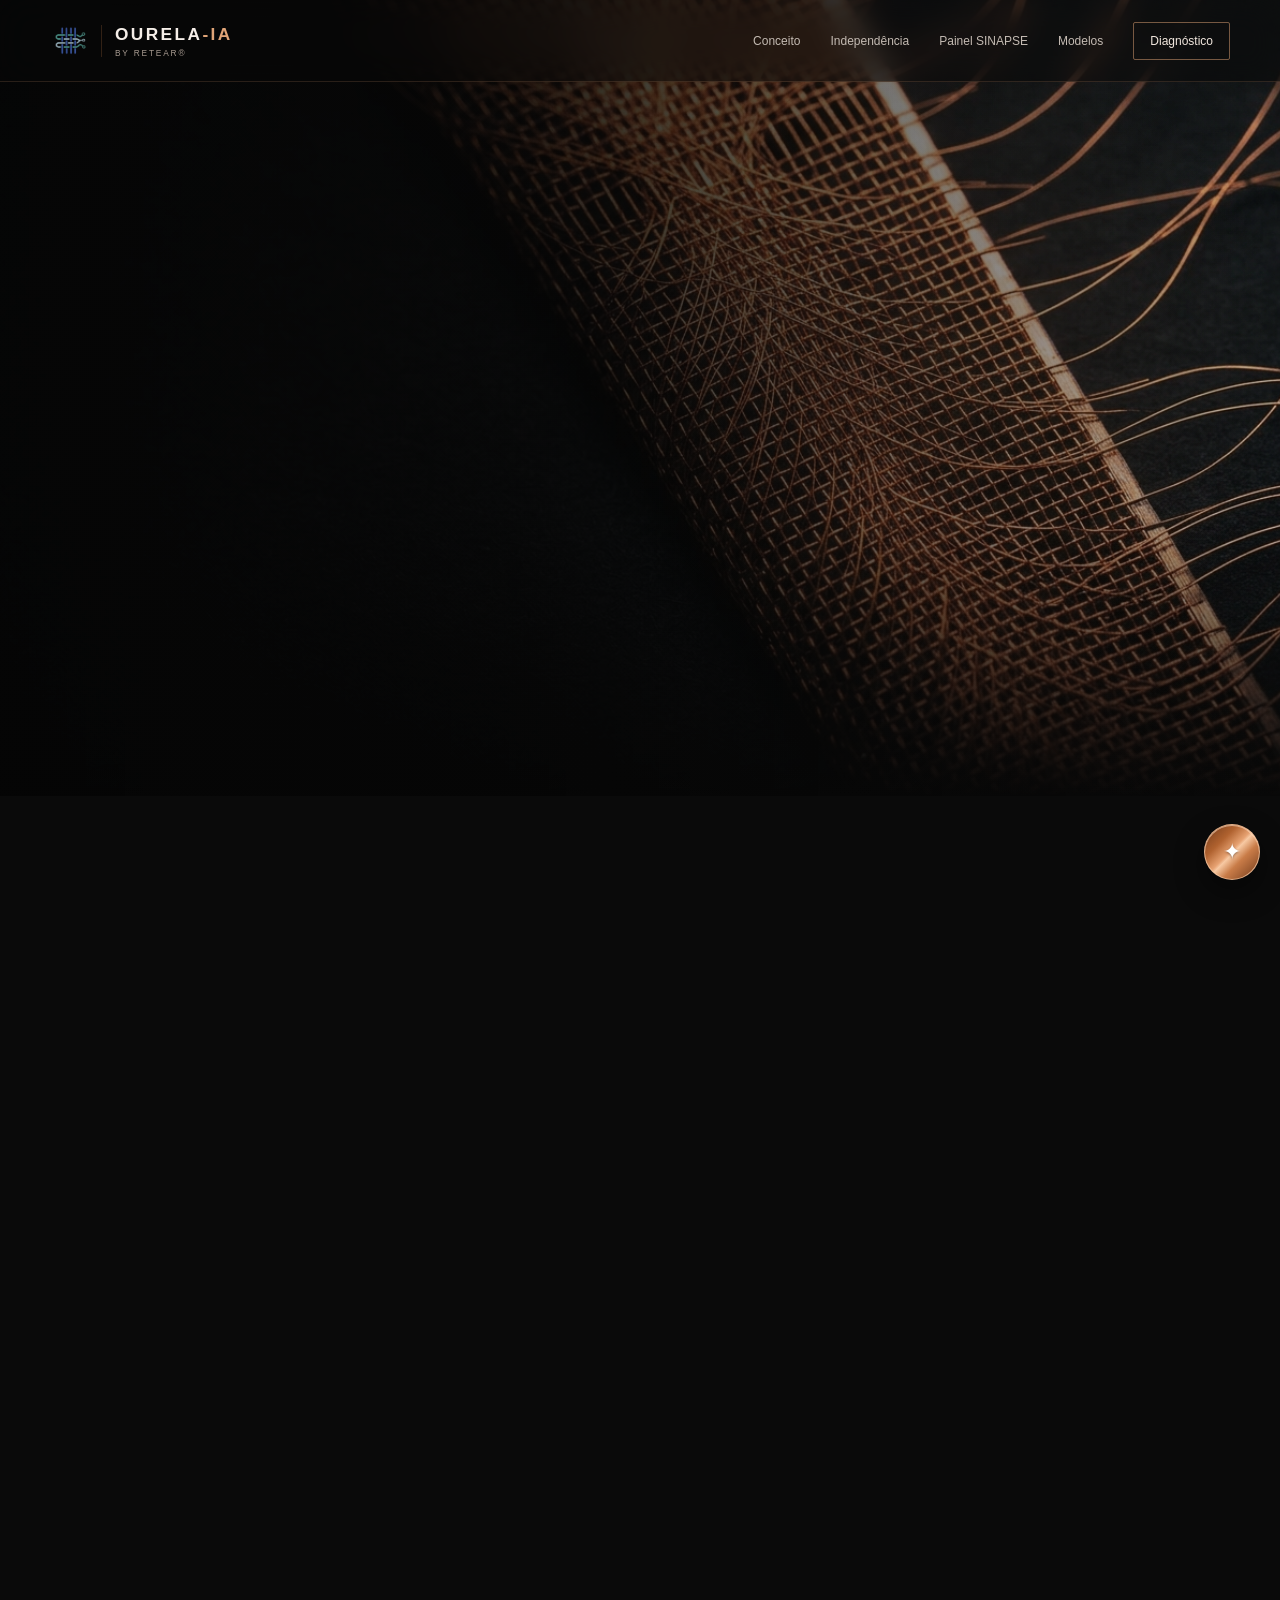
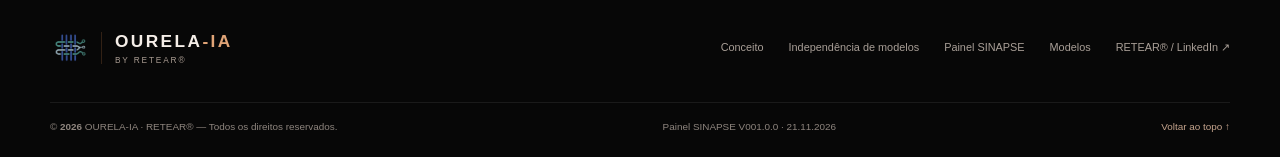
==== sinapse.html @ b46fd4d6 "Painel SINAPSE e section Independência de modelos · VMORDEKAI-IA - sinapse.html: painel com abas par" ====
<!doctype html>
<html lang="pt-BR" class="no-js">
<head>
  <!-- Base -->
  <meta charset="utf-8">
  <meta http-equiv="content-language" content="pt-BR">
  <meta name="viewport" content="width=device-width, initial-scale=1">

  <!-- Privacidade verificável: esta página não envia dados a nenhum servidor.
       connect-src 'none' e form-action 'none' proíbem qualquer requisição de dados;
       só as fontes tipográficas são carregadas de fora. -->
  <meta http-equiv="Content-Security-Policy" content="default-src 'self'; script-src 'self'; style-src 'self' https://fonts.googleapis.com; font-src https://fonts.gstatic.com; img-src 'self' data:; connect-src 'none'; form-action 'none'; frame-src 'none'; object-src 'none'; base-uri 'self'">
  <meta name="referrer" content="no-referrer">

  <!-- SEO -->
  <title>Painel SINAPSE · OURELA-IA conecta seu negócio ao seu modelo de IA preferido</title>
  <meta name="description" content="Claude, ChatGPT, Gemini ou DeepSeek: use o modelo de IA que a sua empresa preferir, na sua própria conta. A OURELA-IA direciona com método de gestão da produção; não gerencia nem restringe sua conta e não grava logins nem dados.">
  <meta name="keywords" content="OURELA-IA, SINAPSE, modelos de IA, Claude, ChatGPT, Gemini, DeepSeek, governança de IA, gestão da produção, confecção, PCP, prompts de gestão, RETEAR">
  <meta name="author" content="Victor Mordekai Ferreira">
  <meta name="copyright" content="© OURELA-IA · Frente estrutural RETEAR®">
  <link rel="canonical" href="https://victormordekai.github.io/ourela-ia/sinapse.html">
  <meta name="robots" content="index, follow, max-image-preview:large">

  <!-- Mobile e tema -->
  <meta name="theme-color" content="#090909">
  <meta name="color-scheme" content="dark">

  <!-- Open Graph -->
  <meta property="og:type" content="website">
  <meta property="og:locale" content="pt_BR">
  <meta property="og:site_name" content="OURELA-IA · RETEAR®">
  <meta property="og:title" content="Painel SINAPSE · OURELA-IA conecta seu negócio ao seu modelo de IA preferido">
  <meta property="og:description" content="Você escolhe o modelo e usa sua própria conta. A OURELA-IA direciona com método.">
  <meta property="og:url" content="https://victormordekai.github.io/ourela-ia/sinapse.html">
  <meta property="og:image" content="https://victormordekai.github.io/ourela-ia/assets/og/ourela-ia-og-1200x630.jpg">
  <meta property="og:image:width" content="1200">
  <meta property="og:image:height" content="630">
  <meta name="twitter:card" content="summary_large_image">

  <!-- Fontes -->
  <link rel="preconnect" href="https://fonts.googleapis.com">
  <link rel="preconnect" href="https://fonts.gstatic.com" crossorigin>
  <link href="https://fonts.googleapis.com/css2?family=Inter:wght@300;400;500;600;700&display=swap" rel="stylesheet">

  <!-- Estilos -->
  <link rel="stylesheet" href="css/ourela.css">
  <link rel="stylesheet" href="css/ourela-buttons.css">
  <link rel="stylesheet" href="css/ourela-nav.css">
  <link rel="stylesheet" href="css/ourela-sinapse.css">
  <link rel="icon" type="image/svg+xml" href="assets/icons/ourela-symbol.svg">
</head>
<body id="top" class="page-sinapse">
  <header class="topbar">
    <a class="brand" href="index.html" aria-label="OURELA-IA início">
      <img src="assets/logo-retear.png" alt="Símbolo RETEAR" class="brand-symbol">
      <span class="brand-divider"></span><span class="brand-name">OURELA<span>-IA</span><small>by RETEAR®</small></span>
      <span class="brand-hud" aria-hidden="true"><svg viewBox="0 0 68 48" aria-hidden="true" focusable="false"><defs><linearGradient id="ourelaBronze" x1="0" y1="0" x2="1" y2="1"><stop offset="0" stop-color="#f7c9a3"/><stop offset=".45" stop-color="#bd7444"/><stop offset="1" stop-color="#7a3f1f"/></linearGradient></defs><g fill="url(#ourelaBronze)" stroke="#090909" stroke-width="1.6"><rect x="4" y="14" width="32" height="6" rx="1"/><rect x="4" y="28" width="32" height="6" rx="1"/><rect x="11" y="4" width="6" height="40" rx="1"/><rect x="23" y="4" width="6" height="40" rx="1"/><rect x="9" y="14" width="10" height="6"/><rect x="21" y="28" width="10" height="6"/></g><text x="38" y="32" font-family="Inter, Arial, sans-serif" font-size="19" font-weight="700" fill="url(#ourelaBronze)">-IA</text></svg></span><span class="hud-label">OURELA-IA · início</span>
    </a>
    <button class="menu-toggle" aria-expanded="false" aria-controls="main-nav" aria-label="Abrir menu">☰<span class="hud-label">Menu</span></button>
    <nav id="main-nav"><a href="index.html#conceito">Conceito</a><a href="index.html#independencia">Independência</a><a href="#painel" aria-current="page">Painel SINAPSE</a><a href="#modelos">Modelos</a><a href="index.html#contato" class="nav-cta">Diagnóstico</a></nav>
  </header>

  <main>
    <!-- ============ HERO ============ -->
    <section class="sx-hero">
      <div class="hero-image" aria-hidden="true"></div><div class="hero-shade" aria-hidden="true"></div>
      <div class="wrap sx-hero-content">
        <div class="eyebrow reveal"><i></i> Painel SINAPSE · demonstração prática</div>
        <h1 class="reveal">OURELA-IA conecta seu negócio ao <em>melhor desempenho</em> do seu modelo de IA preferido.</h1>
        <p class="hero-lead reveal">Claude, ChatGPT, Gemini, DeepSeek: a escolha é sua, na sua conta e no seu plano. A OURELA-IA entra com o método. Ela direciona cada pergunta com gestão da produção, mandato e alçadas, mas não gerencia nem restringe a conta que você usa.</p>
        <div class="hero-actions reveal"><a class="button btn-ourela-cobre" href="#painel">Abrir o painel <span>↘</span></a><a class="button btn-ourela-platina" href="#alcada">O que a OURELA-IA não faz <span>↘</span></a></div>
        <div class="hero-stamp reveal"><b>VOCÊ ESCOLHE O MODELO</b><span>·</span><b>A OURELA-IA ESTRUTURA O MÉTODO</b></div>
      </div>
    </section>

    <!-- ============ PAINEL ============ -->
    <section class="section sx-painel" id="painel" aria-labelledby="painel-titulo">
      <div class="wrap">
        <div class="section-heading reveal">
          <div class="section-label">01 / Painel</div>
          <h2 id="painel-titulo">Um painel.<br><em>Quatro portas oficiais.</em></h2>
          <p>Escolha o modelo, escolha um prompt de método no HUD e trabalhe na sua conta. Cada modelo abre no próprio site oficial, numa janela ao lado. O login, a conversa e os dados ficam entre você e o provedor.</p>
        </div>

        <ol class="sx-passos reveal" aria-label="Como usar">
          <li><b>1</b><span>Escolha o modelo na aba</span></li>
          <li><b>2</b><span>Escolha um prompt no HUD <i class="sx-hud-ico" aria-hidden="true">✦</i></span></li>
          <li><b>3</b><span>Envie na sua própria conta</span></li>
        </ol>

        <div class="sx-browser reveal">
          <div class="sx-tabs" role="tablist" aria-label="Modelos de IA">
            <button class="sx-tab" role="tab" id="tab-claude" aria-controls="porta-claude" aria-selected="true" data-modelo="claude"><i class="sx-dot"></i>Claude</button>
            <button class="sx-tab" role="tab" id="tab-chatgpt" aria-controls="porta-chatgpt" aria-selected="false" tabindex="-1" data-modelo="chatgpt"><i class="sx-dot"></i>ChatGPT</button>
            <button class="sx-tab" role="tab" id="tab-gemini" aria-controls="porta-gemini" aria-selected="false" tabindex="-1" data-modelo="gemini"><i class="sx-dot"></i>Gemini</button>
            <button class="sx-tab" role="tab" id="tab-deepseek" aria-controls="porta-deepseek" aria-selected="false" tabindex="-1" data-modelo="deepseek"><i class="sx-dot"></i>DeepSeek</button>
          </div>

          <!-- Claude -->
          <div class="sx-porta" role="tabpanel" id="porta-claude" aria-labelledby="tab-claude" data-modelo="claude">
            <div class="sx-endereco"><span class="sx-cadeado" aria-hidden="true"></span><span class="sx-url">https://claude.ai</span><small>domínio oficial · Anthropic</small></div>
            <div class="sx-porta-corpo">
              <div>
                <h3>Claude</h3>
                <p>Abre o Claude no site oficial, numa janela ao lado deste painel. Se você já estiver logado, a conversa começa direto. Se não, o login acontece na página da Anthropic, não aqui.</p>
                <p class="sx-nota">Prompt do HUD: o painel copia o texto e tenta pré-preencher o campo pelo link. Se o campo vier vazio, cole com <kbd>Ctrl</kbd>+<kbd>V</kbd> (<kbd>⌘</kbd>+<kbd>V</kbd> no Mac).</p>
              </div>
              <div class="sx-porta-acoes">
                <a class="button btn-ourela-platina" href="https://claude.ai/new" target="ourela_claude" rel="noopener" data-abrir="claude">Abrir Claude ao lado <span>↗</span></a>
                <small>Sua conta · seu plano · termos da Anthropic</small>
              </div>
            </div>
          </div>

          <!-- ChatGPT -->
          <div class="sx-porta" role="tabpanel" id="porta-chatgpt" aria-labelledby="tab-chatgpt" data-modelo="chatgpt">
            <div class="sx-endereco"><span class="sx-cadeado" aria-hidden="true"></span><span class="sx-url">https://chatgpt.com</span><small>domínio oficial · OpenAI</small></div>
            <div class="sx-porta-corpo">
              <div>
                <h3>ChatGPT</h3>
                <p>Abre o ChatGPT no site oficial, numa janela ao lado deste painel. O login, quando necessário, acontece na página da OpenAI.</p>
                <p class="sx-nota">Prompt do HUD: o painel copia o texto e o ChatGPT costuma recebê-lo já no campo pelo link. Confira e envie. Se não aparecer, cole com <kbd>Ctrl</kbd>+<kbd>V</kbd>.</p>
              </div>
              <div class="sx-porta-acoes">
                <a class="button btn-ourela-platina" href="https://chatgpt.com/" target="ourela_chatgpt" rel="noopener" data-abrir="chatgpt">Abrir ChatGPT ao lado <span>↗</span></a>
                <small>Sua conta · seu plano · termos da OpenAI</small>
              </div>
            </div>
          </div>

          <!-- Gemini -->
          <div class="sx-porta" role="tabpanel" id="porta-gemini" aria-labelledby="tab-gemini" data-modelo="gemini">
            <div class="sx-endereco"><span class="sx-cadeado" aria-hidden="true"></span><span class="sx-url">https://gemini.google.com</span><small>domínio oficial · Google</small></div>
            <div class="sx-porta-corpo">
              <div>
                <h3>Gemini</h3>
                <p>Abre o Gemini no site oficial, numa janela ao lado deste painel, com a sua conta Google. O login acontece no Google, não aqui.</p>
                <p class="sx-nota">Prompt do HUD: o painel copia o texto. O Gemini não recebe prompt pelo link, então cole com <kbd>Ctrl</kbd>+<kbd>V</kbd> no campo de mensagem.</p>
              </div>
              <div class="sx-porta-acoes">
                <a class="button btn-ourela-platina" href="https://gemini.google.com/app" target="ourela_gemini" rel="noopener" data-abrir="gemini">Abrir Gemini ao lado <span>↗</span></a>
                <small>Sua conta · seu plano · termos do Google</small>
              </div>
            </div>
          </div>

          <!-- DeepSeek -->
          <div class="sx-porta" role="tabpanel" id="porta-deepseek" aria-labelledby="tab-deepseek" data-modelo="deepseek">
            <div class="sx-endereco"><span class="sx-cadeado" aria-hidden="true"></span><span class="sx-url">https://chat.deepseek.com</span><small>domínio oficial · DeepSeek</small></div>
            <div class="sx-porta-corpo">
              <div>
                <h3>DeepSeek</h3>
                <p>Abre o DeepSeek no site oficial, numa janela ao lado deste painel. O login acontece na página da DeepSeek.</p>
                <p class="sx-nota">Prompt do HUD: o painel copia o texto. O DeepSeek não recebe prompt pelo link, então cole com <kbd>Ctrl</kbd>+<kbd>V</kbd> no campo de mensagem.</p>
              </div>
              <div class="sx-porta-acoes">
                <a class="button btn-ourela-platina" href="https://chat.deepseek.com/" target="ourela_deepseek" rel="noopener" data-abrir="deepseek">Abrir DeepSeek ao lado <span>↗</span></a>
                <small>Sua conta · seu plano · termos da DeepSeek</small>
              </div>
            </div>
          </div>

          <div class="sx-faixa" role="note">
            <span class="pulse-dot" aria-hidden="true"></span>
            <p><b>Alçada OURELA-IA:</b> esta página não vê, não grava e não gerencia seu login, suas conversas nem seus dados. Ela não tem formulário nem cookies e é tecnicamente proibida de enviar dados a qualquer servidor. O uso de cada modelo segue os termos do respectivo provedor.</p>
          </div>
        </div>
      </div>
    </section>

    <!-- ============ HUD DE PROMPTS ============
         Sem JavaScript, aparece como uma seção comum com os prompts legíveis.
         Com JavaScript, vira o HUD flutuante. -->
    <aside class="sx-hud" id="prompts" aria-labelledby="hud-titulo">
      <div class="sx-hud-cabeca">
        <div>
          <div class="section-label">HUD · Prompts de método</div>
          <h2 id="hud-titulo">Escolha um prompt</h2>
          <p class="sx-hud-destino">Destino: <b data-destino>Claude</b></p>
        </div>
        <button class="sx-hud-fechar" type="button" aria-label="Fechar prompts">×</button>
      </div>

      <div class="sx-trilhas" role="tablist" aria-label="Trilhas de prompts">
        <button class="sx-trilha" role="tab" id="trilha-producao" aria-controls="lista-producao" aria-selected="true">Governança da produção</button>
        <button class="sx-trilha" role="tab" id="trilha-elementos" aria-controls="lista-elementos" aria-selected="false" tabindex="-1">Modelos, skills, agentes</button>
        <button class="sx-trilha" role="tab" id="trilha-contas" aria-controls="lista-contas" aria-selected="false" tabindex="-1">Contas pro</button>
      </div>

      <div class="sx-listas">
        <!-- Trilha 1 -->
        <section class="sx-lista" role="tabpanel" id="lista-producao" aria-labelledby="trilha-producao">
          <h3 class="sx-lista-titulo">Governança de processos · administração da produção em confecção</h3>
          <article class="sx-prompt">
            <details><summary>Mapear o gargalo da confecção</summary>
              <pre class="sx-texto">Atue como analista de PCP de uma confecção. Vou descrever os setores (corte, costura, acabamento), o número de operadores, o tempo padrão por peça e a demanda do período. Com esses dados: 1) calcule a capacidade e a ocupação de cada setor; 2) calcule o takt time; 3) aponte o gargalo pela Teoria das Restrições; 4) proponha três ações para o gargalo, separando o que é dado medido do que é estimativa. Se faltar algum dado, pergunte antes de calcular. Responda em português do Brasil.</pre>
            </details>
            <div class="sx-prompt-acoes"><button type="button" class="sx-copiar">Copiar</button><button type="button" class="sx-copiar-abrir">Copiar e abrir</button></div>
          </article>
          <article class="sx-prompt">
            <details><summary>Estruturar o romaneio para a facção</summary>
              <pre class="sx-texto">Atue como gestor de produção de uma confecção que trabalha com facções (terceiros produtivos). Proponha a estrutura mínima de um romaneio de envio para a facção: referência, grade e quantidades, aviamentos, ficha técnica, tempo padrão por peça, prazo combinado, critérios de qualidade na devolução e campos de responsável e aceite dos dois lados. Inclua um checklist de conferência na saída e no retorno do lote. Não trate da rotina interna da facção, só da relação entre as duas empresas. Responda em português do Brasil.</pre>
            </details>
            <div class="sx-prompt-acoes"><button type="button" class="sx-copiar">Copiar</button><button type="button" class="sx-copiar-abrir">Copiar e abrir</button></div>
          </article>
          <article class="sx-prompt">
            <details><summary>Acordo de nível de serviço com terceiros</summary>
              <pre class="sx-texto">Ajude-me a estruturar um acordo de nível de serviço (SLA) entre minha confecção e uma facção parceira. Organize em: prazos e como comunicar atrasos; tolerância de defeitos e como tratar retrabalho; forma de registrar envios, devoluções e aceites; revisão periódica do acordo. O acordo deve proteger os dois lados e não supervisionar a operação interna da facção. Termine com as perguntas que eu preciso responder antes de assinar. Responda em português do Brasil.</pre>
            </details>
            <div class="sx-prompt-acoes"><button type="button" class="sx-copiar">Copiar</button><button type="button" class="sx-copiar-abrir">Copiar e abrir</button></div>
          </article>
          <article class="sx-prompt">
            <details><summary>Objetivos de desempenho da operação</summary>
              <pre class="sx-texto">Leia a minha operação de confecção pelos cinco objetivos de desempenho da administração da produção: qualidade, confiabilidade, velocidade, flexibilidade e custos. Para cada objetivo, proponha um indicador simples de medir no chão de fábrica e como definir uma meta inicial. Depois, me ajude a escolher qual objetivo deve ser a prioridade da operação neste momento. Comece me fazendo até cinco perguntas sobre a operação. Responda em português do Brasil.</pre>
            </details>
            <div class="sx-prompt-acoes"><button type="button" class="sx-copiar">Copiar</button><button type="button" class="sx-copiar-abrir">Copiar e abrir</button></div>
          </article>
        </section>

        <!-- Trilha 2 -->
        <section class="sx-lista" role="tabpanel" id="lista-elementos" aria-labelledby="trilha-elementos">
          <h3 class="sx-lista-titulo">O que são modelos, skills, agentes e tools</h3>
          <article class="sx-prompt">
            <details><summary>Os nove elementos de um sistema de IA</summary>
              <pre class="sx-texto">Explique, para o dono de uma confecção sem formação técnica, os nove elementos de um sistema de IA: model, skill, agent, harness, tool, workflow, MCP, memory e guardrails. Monte uma tabela com três colunas: o elemento, a pergunta que ele responde (por exemplo: model, "quem raciocina?"; tool, "com o que executar?"; guardrails, "o que é permitido?") e um exemplo do chão de fábrica. Feche com um parágrafo sobre por que a governança não pode depender de um único modelo. Responda em português do Brasil.</pre>
            </details>
            <div class="sx-prompt-acoes"><button type="button" class="sx-copiar">Copiar</button><button type="button" class="sx-copiar-abrir">Copiar e abrir</button></div>
          </article>
          <article class="sx-prompt">
            <details><summary>Conversar com IA × delegar a um agente</summary>
              <pre class="sx-texto">Qual é a diferença entre conversar com uma IA e delegar uma responsabilidade a um agente de IA com mandato, alçadas e registro? Dê exemplos de uma pequena empresa de confecção. Explique os riscos de delegar sem definir o que o agente pode fazer sozinho, o que depende de aprovação e o que fica sempre com uma pessoa. Responda em português do Brasil.</pre>
            </details>
            <div class="sx-prompt-acoes"><button type="button" class="sx-copiar">Copiar</button><button type="button" class="sx-copiar-abrir">Copiar e abrir</button></div>
          </article>
          <article class="sx-prompt">
            <details><summary>IA generativa × regra automática</summary>
              <pre class="sx-texto">Na gestão de uma confecção, quando faz sentido usar IA generativa e quando basta uma regra automática? Exemplos para comparar: calcular a capacidade de um setor, alertar um prazo vencido, redigir uma síntese da semana, sugerir alternativas para um gargalo. Organize numa tabela com "regra automática", "IA generativa" e "decisão humana", explicando o motivo de cada classificação. Responda em português do Brasil.</pre>
            </details>
            <div class="sx-prompt-acoes"><button type="button" class="sx-copiar">Copiar</button><button type="button" class="sx-copiar-abrir">Copiar e abrir</button></div>
          </article>
          <article class="sx-prompt">
            <details><summary>Onde a IA ajuda na minha operação</summary>
              <pre class="sx-texto">Conduza um diagnóstico rápido da minha operação para descobrir onde a IA pode ajudar. Faça uma pergunta por vez, no máximo oito, sobre rotinas, prazos, terceiros, indicadores e decisões. No fim, classifique as atividades em três grupos: automatizar, apoiar com IA e manter com uma pessoa. Justifique cada classificação. Responda em português do Brasil.</pre>
            </details>
            <div class="sx-prompt-acoes"><button type="button" class="sx-copiar">Copiar</button><button type="button" class="sx-copiar-abrir">Copiar e abrir</button></div>
          </article>
        </section>

        <!-- Trilha 3 -->
        <section class="sx-lista" role="tabpanel" id="lista-contas" aria-labelledby="trilha-contas">
          <h3 class="sx-lista-titulo">Vantagem de contas pro no modelo preferido pela empresa</h3>
          <article class="sx-prompt">
            <details><summary>Plano gratuito × plano pago, para empresa</summary>
              <pre class="sx-texto">De forma neutra, explique o que muda entre o seu plano gratuito e os seus planos pagos: limites de uso, modelos disponíveis, tamanho de contexto e recursos. Em seguida, diga em quais situações de gestão da produção o plano pago se justifica por desempenho e em quais o gratuito é suficiente. Indique onde conferir os preços oficiais atualizados, porque eles mudam e variam por país. Responda em português do Brasil.</pre>
            </details>
            <div class="sx-prompt-acoes"><button type="button" class="sx-copiar">Copiar</button><button type="button" class="sx-copiar-abrir">Copiar e abrir</button></div>
          </article>
          <article class="sx-prompt">
            <details><summary>Uma conta, um login: governança</summary>
              <pre class="sx-texto">Por que uma empresa deveria centralizar o uso de IA numa conta vinculada ao e-mail corporativo, em vez de cada pessoa usar a própria conta pessoal? Aborde o histórico das conversas, a continuidade quando alguém sai da empresa, a organização por projetos e o controle de quem tem acesso. Termine com um passo a passo simples para organizar isso numa pequena empresa. Responda em português do Brasil.</pre>
            </details>
            <div class="sx-prompt-acoes"><button type="button" class="sx-copiar">Copiar</button><button type="button" class="sx-copiar-abrir">Copiar e abrir</button></div>
          </article>
          <article class="sx-prompt">
            <details><summary>A conta do custo × desempenho</summary>
              <pre class="sx-texto">Monte comigo uma conta simples para decidir se um plano pago de IA vale a pena na minha empresa: horas por semana gastas em relatórios, controles e comunicações; quanto disso a IA pode reduzir; custo da hora de quem faz; valor mensal do plano. Pergunte os números que faltarem, mostre o cálculo e diga em quanto tempo o plano se paga. Deixe claro o que é estimativa. Responda em português do Brasil.</pre>
            </details>
            <div class="sx-prompt-acoes"><button type="button" class="sx-copiar">Copiar</button><button type="button" class="sx-copiar-abrir">Copiar e abrir</button></div>
          </article>
          <article class="sx-prompt">
            <details><summary>Como escolher o modelo preferido da empresa</summary>
              <pre class="sx-texto">Proponha um teste de uma semana para eu escolher o modelo de IA da minha empresa. Use as mesmas cinco tarefas reais de gestão da produção em dois ou mais modelos e avalie cada resposta por critérios objetivos: precisão, clareza, se pediu os dados que faltavam, tempo para chegar a um resultado útil e custo do plano. Entregue uma planilha-modelo de avaliação em texto. Responda em português do Brasil.</pre>
            </details>
            <div class="sx-prompt-acoes"><button type="button" class="sx-copiar">Copiar</button><button type="button" class="sx-copiar-abrir">Copiar e abrir</button></div>
          </article>
        </section>
      </div>

      <p class="sx-hud-rodape">Prompts públicos e legíveis antes do clique. Copiar não envia nada: o texto vai só para a sua área de transferência.</p>
    </aside>

    <button class="sx-hud-toggle" type="button" aria-controls="prompts" aria-expanded="false">
      <span class="sx-hud-toggle-ico" aria-hidden="true">✦</span><span class="hud-label">Prompts de método</span>
    </button>
    <div class="sx-toast" role="status" aria-live="polite"></div>

    <!-- ============ ALÇADA ============ -->
    <section class="section human sx-alcada" id="alcada">
      <div class="wrap human-grid">
        <div class="section-label reveal">02 / Termos de alçada</div>
        <div class="human-copy reveal">
          <h2>A OURELA-IA direciona.<br><em>A conta é sua.</em></h2>
          <p>Planos, limites de uso e tratamento de dados são definidos por cada provedor, nos termos que você aceita diretamente com ele. A OURELA-IA não escolhe, não paga, não administra e não restringe o modelo que a sua empresa usa.</p>
          <div class="human-columns">
            <div><small>A OURELA-IA FAZ</small><ul>
              <li>Estrutura o método: mandato, alçadas e registro.</li>
              <li>Direciona as perguntas com gestão da produção.</li>
              <li>Recomenda, com justificativa de desempenho.</li>
              <li>Mantém a governança funcionando sem IA generativa.</li>
            </ul></div>
            <div><small>A OURELA-IA NÃO FAZ</small><ul>
              <li>Não pede, não vê e não grava logins ou senhas.</li>
              <li>Não lê, não guarda e não gerencia suas conversas.</li>
              <li>Não escolhe nem restringe o seu plano.</li>
              <li>Não responde pelo uso dos modelos de terceiros.</li>
            </ul></div>
          </div>
          <div class="sx-recomenda">
            <div><small>RECOMENDAÇÃO DE GOVERNANÇA</small><p>Use o modelo com o mesmo e-mail de cadastro da empresa: histórico e continuidade numa só identidade.</p></div>
            <div><small>RECOMENDAÇÃO DE DESEMPENHO</small><p>Para uso diário em gestão, planos pagos reduzem interrupções por limite de uso. É recomendação, não condição.</p></div>
          </div>
        </div>
      </div>
    </section>

    <!-- ============ MODELOS ============ -->
    <section class="section sx-modelos" id="modelos">
      <div class="wrap">
        <div class="section-heading reveal">
          <div class="section-label">03 / Conheça os modelos</div>
          <h2>Conheça esses modelos de IA<br><em>e seus preços em seus websites.</em></h2>
          <p>Não existe um modelo melhor para tudo. Cada um tem forças, planos e limites diferentes, e alguns vão cumprir os objetivos de desempenho da sua operação melhor que outros. Os resumos abaixo seguem as páginas oficiais. Os preços mudam e variam por país, por isso ficam sempre no site de cada provedor.</p>
        </div>

        <div class="sx-cards">
          <article class="sx-card reveal">
            <div class="sx-card-topo"><span>Anthropic</span><span>01</span></div>
            <h3>Claude</h3>
            <p class="sx-uso"><small>Uso principal, segundo o site oficial</small>Escrita, edição e análise de conteúdo, geração de código e visualização de dados. Projetos para organizar conversas e documentos, pesquisa aprofundada e conectores com ferramentas de trabalho.</p>
            <dl class="sx-planos"><div><dt>Gratuito</dt><dd>Sim, com limites de uso</dd></div><div><dt>Pagos</dt><dd>Pro, Max · Team e Enterprise para empresas</dd></div><div><dt>Para desenvolvedores</dt><dd>API cobrada por uso</dd></div></dl>
            <div class="sx-card-links"><a href="https://claude.ai" target="_blank" rel="noopener noreferrer">Site oficial ↗</a><a href="https://claude.com/pricing" target="_blank" rel="noopener noreferrer">Planos e preços ↗</a></div>
            <p class="sx-fonte">Fonte: claude.com/pricing · consultado em 21/11/2026</p>
          </article>

          <article class="sx-card reveal">
            <div class="sx-card-topo"><span>OpenAI</span><span>02</span></div>
            <h3>ChatGPT</h3>
            <p class="sx-uso"><small>Uso principal, segundo o site oficial</small>Conversas para tarefas do dia a dia, pesquisa aprofundada, criação de imagens, voz, projetos e o agente de programação Codex.</p>
            <dl class="sx-planos"><div><dt>Gratuito</dt><dd>Sim, com limites de uso</dd></div><div><dt>Pagos</dt><dd>Go, Plus, Pro · planos para empresas</dd></div><div><dt>Para desenvolvedores</dt><dd>API cobrada por uso</dd></div></dl>
            <div class="sx-card-links"><a href="https://chatgpt.com" target="_blank" rel="noopener noreferrer">Site oficial ↗</a><a href="https://chatgpt.com/pricing" target="_blank" rel="noopener noreferrer">Planos e preços ↗</a></div>
            <p class="sx-fonte">Fonte: chatgpt.com/pricing · consultado em 21/11/2026</p>
          </article>

          <article class="sx-card reveal">
            <div class="sx-card-topo"><span>Google</span><span>03</span></div>
            <h3>Gemini</h3>
            <p class="sx-uso"><small>Uso principal, segundo o site oficial</small>Assistente integrado aos produtos Google, como Gmail e Docs, com pesquisa aprofundada. Os planos pagos combinam acesso ampliado ao Gemini com armazenamento em nuvem.</p>
            <dl class="sx-planos"><div><dt>Gratuito</dt><dd>Sim, com limites de uso</dd></div><div><dt>Pagos</dt><dd>Google AI Plus, Pro e Ultra</dd></div><div><dt>Para desenvolvedores</dt><dd>API com nível gratuito e uso pago</dd></div></dl>
            <div class="sx-card-links"><a href="https://gemini.google.com" target="_blank" rel="noopener noreferrer">Site oficial ↗</a><a href="https://one.google.com/about/google-ai-plans/" target="_blank" rel="noopener noreferrer">Planos e preços ↗</a></div>
            <p class="sx-fonte">Fonte: one.google.com/about/google-ai-plans · consultado em 21/11/2026</p>
          </article>

          <article class="sx-card reveal">
            <div class="sx-card-topo"><span>DeepSeek</span><span>04</span></div>
            <h3>DeepSeek</h3>
            <p class="sx-uso"><small>Uso principal, segundo o site oficial</small>Chat gratuito na web e no aplicativo, para perguntas do dia a dia, escrita e raciocínio. A API para empresas e desenvolvedores é cobrada por token.</p>
            <dl class="sx-planos"><div><dt>Gratuito</dt><dd>Sim, chat na web e no app</dd></div><div><dt>Pagos</dt><dd>Sem assinatura mensal no chat</dd></div><div><dt>Para desenvolvedores</dt><dd>API cobrada por token</dd></div></dl>
            <div class="sx-card-links"><a href="https://chat.deepseek.com" target="_blank" rel="noopener noreferrer">Site oficial ↗</a><a href="https://api-docs.deepseek.com/quick_start/pricing" target="_blank" rel="noopener noreferrer">Preços da API ↗</a></div>
            <p class="sx-fonte">Fonte: chat.deepseek.com e api-docs.deepseek.com · consultado em 21/11/2026</p>
          </article>
        </div>

        <p class="sx-marcas reveal">Claude é marca da Anthropic; ChatGPT, da OpenAI; Gemini, do Google; DeepSeek, da DeepSeek. A OURELA-IA não é afiliada a essas empresas e não fala em nome delas. Os resumos são informativos: planos, preços e recursos são definidos e atualizados por cada provedor.</p>
      </div>
    </section>

    <!-- ============ FECHO ============ -->
    <section class="contact section" id="contato"><div class="wrap contact-panel reveal"><div class="section-label">04 / Próximo passo</div><h2>O modelo é seu.<br><em>A continuidade também.</em></h2><p>O diagnóstico OURELA-IA mostra onde a sua operação depende da memória de uma pessoa e como estruturar mandato, alçadas e registro para qualquer modelo que você escolher.</p><a class="button btn-ourela-cobre" href="https://wa.me/5541997584893?text=Ol%C3%A1%21%20Vi%20o%20Painel%20SINAPSE%20e%20gostaria%20de%20conhecer%20a%20OURELA-IA." target="_blank" rel="noopener noreferrer">Iniciar diagnóstico <span>↗</span></a></div></section>
  </main>

  <footer class="footer"><div class="wrap footer-main"><a class="brand footer-brand" href="index.html"><img src="assets/logo-retear.png" alt="Símbolo RETEAR" class="brand-symbol"><span class="brand-divider"></span><span class="brand-name">OURELA<span>-IA</span><small>by RETEAR®</small></span></a><div class="footer-links"><a href="index.html#conceito">Conceito</a><a href="index.html#independencia">Independência de modelos</a><a href="#painel">Painel SINAPSE</a><a href="#modelos">Modelos</a><a href="https://www.linkedin.com/in/victormordekai/" target="_blank" rel="noopener noreferrer">RETEAR® / LinkedIn ↗</a></div></div><div class="wrap footer-bottom"><span>© <b data-year>2026</b> OURELA-IA · RETEAR® — Todos os direitos reservados.</span><span>Painel SINAPSE V001.0.0 · 21.11.2026</span><a href="#top">Voltar ao topo ↑</a></div></footer>

  <script src="js/ourela.js"></script>
  <script src="js/ourela-nav.js" defer></script>
  <script src="js/ourela-sinapse.js" defer></script>
</body>
</html>
---- css/ourela.css ----
:root{--bg:#090909;--panel:#11100f;--text:#f3eee9;--muted:#aaa19a;--copper:#bd7444;--copper2:#e0a477;--line:rgba(189,116,68,.24);--max:1180px}*{box-sizing:border-box}html{scroll-behavior:smooth;scroll-padding-top:90px}body{margin:0;background:var(--bg);color:var(--text);font-family:Inter,Arial,sans-serif;font-weight:400;-webkit-font-smoothing:antialiased}a{color:inherit;text-decoration:none}.wrap{width:min(var(--max),calc(100% - 64px));margin-inline:auto}.topbar{height:82px;padding:0 max(32px,calc((100vw - var(--max))/2));display:flex;align-items:center;justify-content:space-between;position:absolute;z-index:10;top:0;left:0;right:0;border-bottom:1px solid rgba(224,164,119,.16);background:rgba(8,8,8,.52);backdrop-filter:blur(16px)}.brand{display:flex;align-items:center;gap:13px}.brand-symbol{width:38px;height:38px;object-fit:contain;filter:brightness(1.45) saturate(.7)}.brand-divider{height:32px;width:1px;background:var(--line)}.brand-name{font-size:1.08rem;font-weight:600;letter-spacing:.14em;color:#f5eee8}.brand-name>span{color:var(--copper2)}.brand-name small{display:block;margin-top:3px;font-size:.52rem;letter-spacing:.22em;text-transform:uppercase;color:#a79a90;font-weight:400}.topbar nav{display:flex;align-items:center;gap:30px}.topbar nav a{font-size:.75rem;color:#c4bbb3;transition:color .25s}.topbar nav a:hover{color:var(--copper2)}.topbar nav .nav-cta{border:1px solid rgba(224,164,119,.5);padding:11px 16px;border-radius:2px;color:#f2e8df}.menu-toggle{display:none;background:none;border:0;color:#f2e8df;font-size:1.4rem}.hero{min-height:800px;position:relative;display:flex;align-items:center;overflow:hidden;background:#070707}.hero-image,.hero-shade{position:absolute;inset:0}.hero-image{background:url('../assets/ourela-weave.jpg') center/cover;transform:scale(1.035);animation:slow-drift 24s ease-in-out infinite alternate}.hero-shade{background:linear-gradient(90deg,rgba(5,5,5,.97) 0%,rgba(5,5,5,.86) 42%,rgba(5,5,5,.2) 100%),linear-gradient(0deg,#090909 0%,transparent 35%),radial-gradient(circle at 73% 46%,rgba(189,116,68,.13),transparent 34%)}.hero-content{position:relative;padding-top:130px;padding-bottom:100px;max-width:var(--max)}.eyebrow,.section-label{font-size:.67rem;text-transform:uppercase;letter-spacing:.22em;color:var(--copper2);font-weight:600}.eyebrow{display:flex;align-items:center;gap:12px}.eyebrow i,.pulse-dot{width:7px;height:7px;border-radius:50%;background:var(--copper2);box-shadow:0 0 16px rgba(224,164,119,.8)}.hero h1{font-size:clamp(3.7rem,8vw,7.5rem);line-height:.94;letter-spacing:-.085em;font-weight:400;max-width:850px;margin:36px 0 28px}.hero h1 em,.section-heading h2 em,.intro h2 em,.human h2 em,.contact h2 em{font-style:normal;color:var(--copper2)}.hero-lead{max-width:610px;color:#c5bcb4;font-size:1.05rem;line-height:1.85}.hero-actions{display:flex;align-items:center;gap:28px;margin-top:34px}.button{display:inline-flex;align-items:center;gap:25px;padding:16px 20px;font-size:.78rem;font-weight:600;letter-spacing:.02em;transition:transform .25s,background .25s}.button:hover{transform:translateY(-3px)}.button-copper{background:var(--copper);color:#100c09}.button-copper:hover{background:var(--copper2)}.button span{font-size:1rem}.text-link{font-size:.78rem;color:#e2d8cf}.text-link span{color:var(--copper2);margin-left:8px}.hero-stamp{display:flex;gap:12px;align-items:center;margin-top:82px;font-size:.58rem;letter-spacing:.16em;color:#c6b7aa}.hero-stamp span{color:var(--copper)}.hero-caption{position:absolute;right:32px;bottom:35px;font-size:.62rem;letter-spacing:.12em;color:rgba(236,221,208,.64);text-transform:uppercase;writing-mode:vertical-rl}.section{padding:120px 0}.intro-grid,.human-grid{display:grid;grid-template-columns:.55fr 1.45fr;gap:6vw}.intro-copy{max-width:800px}.intro h2,.section-heading h2,.human h2{font-size:clamp(2.6rem,5.4vw,5rem);line-height:1.02;letter-spacing:-.07em;font-weight:400;margin:0 0 30px}.intro-copy p,.section-heading p,.human-copy>p{color:var(--muted);line-height:1.9;font-size:.96rem;max-width:760px}.signature-line{display:flex;align-items:center;gap:14px;color:var(--copper2);font-size:.72rem;letter-spacing:.1em;text-transform:uppercase;margin-top:34px}.signature-line span{width:36px;height:1px;background:var(--copper)}.pillars{background:#10100f;border-top:1px solid rgba(189,116,68,.12);border-bottom:1px solid rgba(189,116,68,.12)}.section-heading{max-width:760px;margin-bottom:54px}.section-heading h2{margin:18px 0}.pillar-grid{display:grid;grid-template-columns:repeat(4,1fr);gap:13px}.pillar{min-height:380px;padding:26px 24px;border:1px solid var(--line);background:linear-gradient(145deg,rgba(255,255,255,.045),rgba(255,255,255,.008));position:relative;overflow:hidden;transition:transform .45s,border-color .4s,background .4s}.pillar:after{content:"";position:absolute;left:-20%;right:-20%;bottom:-110px;height:190px;background:radial-gradient(ellipse,rgba(189,116,68,.17),transparent 70%);opacity:0;transition:opacity .4s}.pillar:hover{transform:translateY(-7px);border-color:rgba(224,164,119,.7);background:linear-gradient(145deg,rgba(189,116,68,.1),rgba(255,255,255,.01))}.pillar:hover:after{opacity:1}.pillar-top{display:flex;justify-content:space-between;color:var(--copper2);font-size:.59rem;letter-spacing:.15em;text-transform:uppercase}.pillar-glyph{height:75px;margin:42px 0 22px;position:relative;color:var(--copper2)}.glyph-cross i{position:absolute;left:35px;top:4px;width:2px;height:62px;background:linear-gradient(transparent,var(--copper2),transparent)}.glyph-cross i:nth-child(2){transform:rotate(90deg)}.glyph-record{display:flex;align-items:center;gap:8px;padding-left:25px}.glyph-record i{width:2px;height:36px;background:var(--copper);box-shadow:0 0 12px rgba(189,116,68,.4)}.glyph-record i:nth-child(2){height:58px}.glyph-record i:nth-child(3){height:45px}.glyph-shield{font-size:4.4rem;line-height:1;padding-left:18px;color:var(--copper)}.glyph-weave{width:90px;height:70px;margin-left:5px}.glyph-weave i{position:absolute;width:2px;height:68px;left:20px;top:0;background:var(--copper)}.glyph-weave i:nth-child(2){left:40px}.glyph-weave i:nth-child(3){left:60px}.glyph-weave i:nth-child(4){left:80px}.glyph-weave:after,.glyph-weave:before{content:"";position:absolute;left:0;right:0;top:22px;height:2px;background:var(--copper2);box-shadow:0 22px 0 var(--copper2)}.pillar h3,.application h3{font-size:1.28rem;font-weight:500;letter-spacing:-.035em;margin:0 0 13px}.pillar p,.application p{font-size:.82rem;line-height:1.8;color:#aaa19a}.pillar>small{display:block;margin-top:22px;color:var(--copper2);font-size:.57rem;letter-spacing:.12em;text-transform:uppercase}.architecture{background:#0a0a0a}.architecture .section-heading{max-width:800px}.architecture-list{border-top:1px solid var(--line)}.architecture-row{display:grid;grid-template-columns:70px 1fr 130px;gap:25px;align-items:center;padding:28px 4px;border-bottom:1px solid var(--line);transition:padding .3s,background .3s}.architecture-row:hover{padding-left:15px;background:linear-gradient(90deg,rgba(189,116,68,.08),transparent)}.architecture-row>span{font-size:.72rem;color:var(--copper2);letter-spacing:.1em}.architecture-row h3{font-size:1.25rem;font-weight:500;margin:0 0 7px}.architecture-row p{font-size:.83rem;color:var(--muted);margin:0;line-height:1.7}.architecture-row>b{text-align:right;color:#a78c79;font-size:.65rem;letter-spacing:.15em;text-transform:uppercase;font-weight:500}.architecture-foot{display:flex;align-items:center;gap:12px;margin-top:27px;color:#b5a99f;font-size:.68rem;letter-spacing:.05em}.pulse-dot{animation:pulse 2.2s infinite}.applications{background:#11100f}.application-grid{display:grid;grid-template-columns:repeat(4,1fr);border-top:1px solid var(--line);border-left:1px solid var(--line)}.application{min-height:270px;padding:27px 24px;border-right:1px solid var(--line);border-bottom:1px solid var(--line);position:relative;transition:background .35s}.application:hover{background:rgba(189,116,68,.08)}.application>span{font-size:.6rem;color:var(--copper2);letter-spacing:.15em}.application h3{margin-top:48px}.application p{max-width:230px}.application>b{position:absolute;right:24px;bottom:23px;color:var(--copper2);font-size:1.2rem;font-weight:400}.human{background:#0a0a0a}.human-grid{align-items:start}.human-copy{max-width:850px}.human h2{font-size:clamp(2.5rem,5vw,4.5rem)}.human-columns{display:grid;grid-template-columns:1fr 1fr;gap:40px;margin-top:40px}.human-columns>div{padding-top:19px;border-top:1px solid var(--line)}.human-columns small{color:var(--copper2);font-size:.62rem;letter-spacing:.16em}.human-columns ul{list-style:none;padding:0;margin:15px 0}.human-columns li{font-size:.82rem;color:#b5aca5;padding:9px 0;border-bottom:1px solid rgba(255,255,255,.07)}.human-columns li:before{content:"—";color:var(--copper);margin-right:10px}.proof{padding-top:40px;padding-bottom:120px;background:#0a0a0a}.proof-panel{display:grid;grid-template-columns:.9fr 1.1fr;gap:7vw;padding:50px;border:1px solid var(--line);background:linear-gradient(125deg,rgba(189,116,68,.12),rgba(255,255,255,.015))}.proof h2{font-size:clamp(2rem,3.7vw,3.5rem);line-height:1.06;letter-spacing:-.06em;font-weight:400;margin:22px 0 0}.proof p,.contact p{color:#b7ada5;font-size:.9rem;line-height:1.85}.steps{display:flex;flex-wrap:wrap;align-items:center;gap:10px;margin-top:24px}.steps span{font-size:.64rem;color:#e2c0a8;border:1px solid var(--line);padding:9px 11px}.steps i{font-style:normal;color:var(--copper)}.contact{padding-top:30px;padding-bottom:120px}.contact-panel{padding:clamp(34px,7vw,85px);border:1px solid rgba(224,164,119,.4);background:linear-gradient(120deg,rgba(189,116,68,.16),rgba(255,255,255,.015)),url('../assets/ourela-weave.jpg') center/cover;background-blend-mode:normal,soft-light}.contact h2{font-size:clamp(3rem,7vw,6rem);line-height:.98;letter-spacing:-.075em;font-weight:400;margin:26px 0}.contact p{max-width:570px;margin-bottom:30px}.footer{border-top:1px solid var(--line);background:#070707}.footer-main{display:flex;justify-content:space-between;align-items:center;padding:35px 0}.footer-links{display:flex;gap:25px;flex-wrap:wrap}.footer-links a{font-size:.68rem;color:#a99f97}.footer-links a:hover{color:var(--copper2)}.footer-bottom{display:flex;justify-content:space-between;gap:20px;padding:18px 0 25px;border-top:1px solid rgba(255,255,255,.08);font-size:.62rem;color:#8e857e}.footer-bottom a{color:#c5a48d}.reveal{opacity:0;transform:translateY(22px);transition:opacity .8s ease,transform .8s cubic-bezier(.2,.8,.2,1)}.reveal.visible{opacity:1;transform:translateY(0)}.pillar:nth-child(2),.application:nth-child(2){transition-delay:.08s}.pillar:nth-child(3),.application:nth-child(3){transition-delay:.16s}.pillar:nth-child(4),.application:nth-child(4){transition-delay:.24s}@keyframes slow-drift{from{transform:scale(1.035) translate3d(0,0,0)}to{transform:scale(1.1) translate3d(-1.2%,.7%,0)}}@keyframes pulse{0%,100%{opacity:.55;box-shadow:0 0 0 0 rgba(224,164,119,.3)}50%{opacity:1;box-shadow:0 0 0 7px rgba(224,164,119,0)}}@media(max-width:980px){.topbar nav{gap:17px}.pillar-grid,.application-grid{grid-template-columns:repeat(2,1fr)}.pillar{min-height:330px}.proof-panel{grid-template-columns:1fr;gap:25px}.hero{min-height:740px}.hero-caption{display:none}}@media(max-width:700px){.wrap{width:calc(100% - 38px)}.topbar{height:72px;padding:0 19px}.brand-symbol{width:32px;height:32px}.menu-toggle{display:block}.topbar nav{display:none;position:absolute;top:72px;left:0;right:0;padding:20px;background:rgba(8,8,8,.97);border-bottom:1px solid var(--line);flex-direction:column;align-items:stretch;gap:0}.topbar nav.open{display:flex}.topbar nav a{padding:13px 5px}.topbar nav .nav-cta{margin-top:8px;text-align:center}.hero{min-height:760px}.hero-image{background-position:58% center}.hero-shade{background:linear-gradient(90deg,rgba(5,5,5,.91),rgba(5,5,5,.68)),linear-gradient(0deg,#090909,transparent 50%)}.hero-content{padding-top:130px;padding-bottom:70px}.hero h1{font-size:clamp(3.4rem,15vw,5.3rem);margin-top:28px}.hero-lead{font-size:.95rem}.hero-stamp{margin-top:60px;gap:7px;font-size:.49rem}.hero-actions{align-items:flex-start;flex-direction:column;gap:20px}.section{padding:82px 0}.intro-grid,.human-grid{grid-template-columns:1fr;gap:27px}.intro h2,.section-heading h2,.human h2{font-size:clamp(2.6rem,12vw,4rem)}.pillar-grid,.application-grid{grid-template-columns:1fr}.pillar{min-height:0;padding:24px}.pillar-glyph{margin:25px 0 15px;height:55px}.pillar h3{font-size:1.2rem}.application{min-height:220px}.application h3{margin-top:32px}.architecture-row{grid-template-columns:36px 1fr;gap:15px}.architecture-row>b{grid-column:2;text-align:left}.architecture-foot{align-items:flex-start;line-height:1.7}.human-columns{grid-template-columns:1fr;gap:18px}.proof{padding-top:0}.proof-panel{padding:30px 23px}.footer-main,.footer-bottom{align-items:flex-start;flex-direction:column}.footer-links{gap:16px}.footer-bottom{line-height:1.7}}@media(prefers-reduced-motion:reduce){html{scroll-behavior:auto}.reveal{opacity:1;transform:none;transition:none}.hero-image{animation:none}.pulse-dot{animation:none}}
---- css/ourela-buttons.css ----
/* =========================================================
   OURELA-IA · botões exclusivos · V001.15.3 · 21.11.2026
   .btn-ourela-cobre   → cobre, texto branco em negrito
   .btn-ourela-platina → platina, texto preto em negrito
   Formato pill. Em repouso: acabamento fosco (opaco).
   Ao passar o mouse, focar pelo teclado ou tocar: brilho
   metálico e reflexo atravessando o botão.
   Usados no RETEAR® (index e frentes/ourela.html) e no site
   próprio da OURELA-IA. O tamanho vem da classe-base
   (.btn no RETEAR, .button na OURELA-IA).
   ========================================================= */

.btn-ourela-cobre,
.btn-ourela-platina{
  position:relative;
  overflow:hidden;
  isolation:isolate;
  font-weight:700 !important;
  border-radius:999px !important;
  border:1px solid transparent;
  background-size:220% 220% !important;
  background-position:0% 50% !important;
  text-shadow:none;
  transition:transform .3s ease, box-shadow .35s ease, background-position .8s ease, border-color .35s ease;
}

/* camada de brilho: invisível em repouso, acende na seleção */
.btn-ourela-cobre::before,
.btn-ourela-platina::before{
  content:"";
  position:absolute;
  inset:0;
  border-radius:inherit;
  opacity:0;
  z-index:-1;
  transition:opacity .35s ease;
  pointer-events:none;
}

/* ---------- cobre ---------- */
.btn-ourela-cobre{
  background-image:linear-gradient(135deg,#8a4826 0%,#9d5530 50%,#8a4826 100%) !important;
  background-color:#94502b !important;
  border-color:rgba(189,116,68,.55) !important;
  color:#ffffff !important;
  box-shadow:0 6px 16px rgba(0,0,0,.22);
}

.btn-ourela-cobre::before{
  background:linear-gradient(135deg,#6f3819 0%,#b0622f 24%,#e7a272 44%,#f7c9a3 50%,#c97c48 62%,#8e4a23 82%,#6f3819 100%);
  background-size:220% 220%;
  background-position:inherit;
}

/* ---------- platina ---------- */
.btn-ourela-platina{
  background-image:linear-gradient(135deg,#a9afb3 0%,#bcc1c5 50%,#a9afb3 100%) !important;
  background-color:#b4b9bd !important;
  border-color:rgba(200,205,209,.6) !important;
  color:#0a0a0a !important;
  box-shadow:0 6px 16px rgba(0,0,0,.22);
}

.btn-ourela-platina::before{
  background:linear-gradient(135deg,#8a9095 0%,#c4c9cd 24%,#eef0f2 44%,#ffffff 50%,#d3d7db 62%,#a4aaaf 82%,#8a9095 100%);
  background-size:220% 220%;
  background-position:inherit;
}

.btn-ourela-cobre *,
.btn-ourela-platina *{ color:inherit !important; }

/* reflexo que atravessa o botão na seleção */
.btn-ourela-cobre::after,
.btn-ourela-platina::after{
  content:"";
  position:absolute;
  top:-40%;
  bottom:-40%;
  left:-60%;
  width:45%;
  background:linear-gradient(100deg,transparent,rgba(255,255,255,.55),transparent);
  transform:skewX(-20deg);
  opacity:0;
  pointer-events:none;
  z-index:-1;
}

/* ---------- selecionado: hover, foco de teclado, toque ---------- */
.btn-ourela-cobre:hover,
.btn-ourela-cobre:focus-visible,
.btn-ourela-cobre:active,
.btn-ourela-platina:hover,
.btn-ourela-platina:focus-visible,
.btn-ourela-platina:active{
  transform:translateY(-3px);
  background-position:100% 50% !important;
}

.btn-ourela-cobre:hover::before,
.btn-ourela-cobre:focus-visible::before,
.btn-ourela-cobre:active::before,
.btn-ourela-platina:hover::before,
.btn-ourela-platina:focus-visible::before,
.btn-ourela-platina:active::before{ opacity:1; }

.btn-ourela-cobre:hover,
.btn-ourela-cobre:focus-visible,
.btn-ourela-cobre:active{
  border-color:rgba(247,201,163,.75) !important;
  text-shadow:0 1px 2px rgba(50,20,5,.55);
  box-shadow:inset 0 1px 0 rgba(255,232,212,.6), inset 0 -1px 0 rgba(60,25,8,.5), 0 16px 34px rgba(189,116,68,.42);
}

.btn-ourela-platina:hover,
.btn-ourela-platina:focus-visible,
.btn-ourela-platina:active{
  border-color:rgba(255,255,255,.85) !important;
  text-shadow:0 1px 0 rgba(255,255,255,.6);
  box-shadow:inset 0 1px 0 #fff, inset 0 -1px 0 rgba(70,76,82,.45), 0 16px 34px rgba(0,0,0,.36);
}

.btn-ourela-cobre:hover::after,
.btn-ourela-platina:hover::after,
.btn-ourela-cobre:focus-visible::after,
.btn-ourela-platina:focus-visible::after{ animation:ourelaReflexo .9s ease forwards; }

.btn-ourela-cobre:focus-visible,
.btn-ourela-platina:focus-visible{ outline:2px solid #f0b58a; outline-offset:3px; }

@keyframes ourelaReflexo{
  0%{ left:-60%; opacity:0; }
  20%{ opacity:1; }
  100%{ left:120%; opacity:0; }
}

@media (prefers-reduced-motion: reduce){
  .btn-ourela-cobre,
  .btn-ourela-platina,
  .btn-ourela-cobre::before,
  .btn-ourela-platina::before{ transition:none; }
  .btn-ourela-cobre:hover::after,
  .btn-ourela-platina:hover::after,
  .btn-ourela-cobre:focus-visible::after,
  .btn-ourela-platina:focus-visible::after{ animation:none; }
}
---- css/ourela-nav.css ----
/* =========================================================
   OURELA-IA · navegação recolhível e HUDs · V001.1.0 · 21.11.2026
   - no topo: barra completa e fixa;
   - rolando para baixo: a barra some; o símbolo #-IA vira HUD
     à esquerda e o menu (hambúrguer) vira HUD à direita;
   - rolando para cima: a barra volta e os HUDs recolhem;
   - HUD de diagnóstico no canto inferior direito, que se recolhe
     quando a seção de contato (com o mesmo botão) está na tela.
   Rótulos: no hover (mouse), no foco (teclado) e ao tocar (celular).
   Comportamento: js/ourela-nav.js
   ========================================================= */

:root{
  --hud:56px;
  --hud-gap:20px;
  --cobre-1:#6f3819;
  --cobre-2:#bd7444;
  --cobre-3:#f7c9a3;
}

.topbar{
  position:fixed;
  transition:background .45s ease, border-color .45s ease;
}

.brand-hud,
.hud-label{ display:none; }

/* ---------- estado recolhido ---------- */

.topbar.is-collapsed{
  background:transparent;
  border-bottom-color:transparent;
  backdrop-filter:none;
  -webkit-backdrop-filter:none;
  pointer-events:none;
}

.topbar.is-collapsed .brand,
.topbar.is-collapsed .menu-toggle,
.topbar.is-collapsed nav.open{ pointer-events:auto; }

.topbar.is-collapsed .brand-symbol,
.topbar.is-collapsed .brand-divider,
.topbar.is-collapsed .brand-name{ display:none; }

.topbar.is-collapsed .brand,
.topbar.is-collapsed .menu-toggle,
.hud-diag{
  position:fixed;
  width:var(--hud);
  height:var(--hud);
  padding:0;
  border-radius:50%;
  display:grid;
  place-items:center;
  background:radial-gradient(circle at 30% 25%, #221a16, #090909 70%);
  border:1px solid rgba(224,164,119,.55);
  box-shadow:0 12px 30px rgba(0,0,0,.45), 0 0 0 4px rgba(189,116,68,.08);
  transition:transform .3s ease, box-shadow .3s ease, border-color .3s ease;
}

.topbar.is-collapsed .brand,
.topbar.is-collapsed .menu-toggle{ animation:ourelaHudSurge .45s cubic-bezier(.2,.8,.2,1) backwards; }

.topbar.is-collapsed .brand{ left:var(--hud-gap); top:var(--hud-gap); gap:0; }
.topbar.is-collapsed .brand-hud{ display:block; width:40px; line-height:0; }
.topbar.is-collapsed .brand-hud svg{ width:100%; height:auto; }

.topbar.is-collapsed .menu-toggle{
  right:var(--hud-gap);
  top:var(--hud-gap);
  font-size:1.25rem;
  color:#e0a477;
  cursor:pointer;
}

@media (hover:hover){
  .topbar.is-collapsed .brand:hover,
  .topbar.is-collapsed .menu-toggle:hover,
  .hud-diag.is-visible:hover{
    transform:scale(1.07);
    border-color:rgba(247,201,163,.9);
    box-shadow:0 16px 36px rgba(0,0,0,.55), 0 0 0 5px rgba(189,116,68,.14);
  }
}

/* menu aberto a partir do HUD: painel sob o botão */
.topbar.is-collapsed nav{ display:none; }

.topbar.is-collapsed nav.open{
  display:flex;
  position:fixed;
  top:calc(var(--hud-gap) + var(--hud) + 12px);
  right:var(--hud-gap);
  left:auto;
  width:min(280px, calc(100vw - 2 * var(--hud-gap)));
  flex-direction:column;
  align-items:stretch;
  gap:0;
  padding:12px 18px 16px;
  background:rgba(8,8,8,.96);
  border:1px solid var(--line);
  border-radius:14px;
  box-shadow:0 18px 40px rgba(0,0,0,.5);
  backdrop-filter:blur(16px);
  -webkit-backdrop-filter:blur(16px);
  animation:ourelaPainel .3s ease both;
}

.topbar.is-collapsed nav.open a{ padding:12px 4px; border-bottom:1px solid rgba(255,255,255,.06); }
.topbar.is-collapsed nav.open .nav-cta{ margin-top:10px; text-align:center; }

/* ---------- rótulos ---------- */

.topbar.is-collapsed .hud-label,
.hud-diag .hud-label{
  display:block;
  position:absolute;
  top:50%;
  padding:7px 12px;
  border-radius:999px;
  background:linear-gradient(135deg, var(--cobre-1), var(--cobre-2) 55%, #d58d5c);
  color:#fff;
  font-size:.62rem;
  font-weight:700;
  letter-spacing:.16em;
  line-height:1;
  text-transform:uppercase;
  white-space:nowrap;
  opacity:0;
  pointer-events:none;
  transition:opacity .25s ease, transform .25s ease;
}

.topbar.is-collapsed .brand .hud-label{ left:calc(100% + 12px); transform:translate(-6px,-50%); }
.topbar.is-collapsed .menu-toggle .hud-label,
.hud-diag .hud-label{ right:calc(100% + 12px); transform:translate(6px,-50%); }

@media (hover:hover){
  .topbar.is-collapsed .brand:hover .hud-label,
  .topbar.is-collapsed .menu-toggle:hover .hud-label,
  .hud-diag:hover .hud-label{ opacity:1; transform:translate(0,-50%); }
}

.topbar.is-collapsed .brand:focus-visible .hud-label,
.topbar.is-collapsed .menu-toggle:focus-visible .hud-label,
.hud-diag:focus-visible .hud-label,
.show-label .hud-label{ opacity:1 !important; transform:translate(0,-50%) !important; }

.topbar.is-collapsed .menu-toggle[aria-expanded="true"] .hud-label{ display:none; }

/* ---------- HUD de diagnóstico ---------- */

.hud-diag{
  right:var(--hud-gap);
  bottom:var(--hud-gap);
  z-index:11;
  color:#fff;
  background:linear-gradient(135deg, var(--cobre-1), #b0622f 30%, #e7a272 48%, var(--cobre-3) 52%, #c97c48 66%, var(--cobre-1));
  border-color:rgba(247,201,163,.75);
  box-shadow:inset 0 1px 0 rgba(255,232,212,.55), 0 12px 30px rgba(0,0,0,.45);
  opacity:0;
  visibility:hidden;
  transform:translateY(18px) scale(.85);
  transition:opacity .4s ease, transform .5s cubic-bezier(.2,.8,.2,1), visibility .4s ease, box-shadow .3s ease, border-color .3s ease;
}

.hud-diag.is-visible{ opacity:1; visibility:visible; transform:none; }

.hud-diag svg{
  width:25px;
  height:25px;
  fill:none;
  stroke:currentColor;
  stroke-width:1.9;
  stroke-linecap:round;
  stroke-linejoin:round;
  filter:drop-shadow(0 1px 1px rgba(50,20,5,.5));
}

.hud-diag::before{
  content:"";
  position:absolute;
  inset:-2px;
  border-radius:50%;
  border:2px solid #e0a477;
  opacity:0;
  animation:ourelaHudAnel 5s ease-out infinite;
  pointer-events:none;
}

.hud-diag:hover::before{ animation:none; }

@keyframes ourelaHudSurge{ from{ opacity:0; transform:scale(.6); } }
@keyframes ourelaPainel{ from{ opacity:0; transform:translateY(-8px); } }
@keyframes ourelaHudAnel{
  0%, 76%{ transform:scale(1); opacity:0; }
  78%{ opacity:.6; }
  100%{ transform:scale(1.55); opacity:0; }
}

@media (max-width:700px){
  :root{ --hud:50px; --hud-gap:14px; }
  .topbar.is-collapsed .brand-hud{ width:36px; }
  .hud-diag svg{ width:23px; height:23px; }
  .topbar.is-collapsed .hud-label,
  .hud-diag .hud-label{ font-size:.58rem; padding:6px 11px; }
}

@media (prefers-reduced-motion:reduce){
  .topbar.is-collapsed .brand,
  .topbar.is-collapsed .menu-toggle,
  .topbar.is-collapsed nav.open,
  .hud-diag::before{ animation:none; }
  .hud-diag{ transition:opacity .2s ease, visibility .2s ease; transform:none; }
}
---- css/ourela-sinapse.css ----
/* =========================================================
   OURELA-IA · Painel SINAPSE e section Independência de modelos
   V001.0.0 · 21.11.2026 · VMORDEKAI-IA
   Usa os tokens de css/ourela.css (--copper, --copper2, --line…)
   e os HUDs de css/ourela-nav.css. Prefixos:
   .sx-  → página sinapse.html
   .ix-  → section #independencia do index.html
   ========================================================= */

/* ---------- section no index: Independência de modelos ---------- */
.ix-indep{ background:#0d0c0b; border-top:1px solid rgba(189,116,68,.12); border-bottom:1px solid rgba(189,116,68,.12); position:relative; overflow:hidden; }
.ix-indep:before{ content:""; position:absolute; right:-12%; top:-30%; width:60%; height:160%; background:radial-gradient(ellipse at center, rgba(189,116,68,.10), transparent 62%); pointer-events:none; }
.ix-indep .wrap{ position:relative; }
.ix-grid{ display:grid; grid-template-columns:1fr 1fr; gap:14px; margin-top:8px; }
.ix-col{ padding:28px 26px; border:1px solid var(--line); background:linear-gradient(145deg,rgba(255,255,255,.04),rgba(255,255,255,.008)); }
.ix-col.is-offline{ border-color:rgba(224,164,119,.55); background:linear-gradient(145deg,rgba(189,116,68,.13),rgba(255,255,255,.01)); }
.ix-col small{ display:flex; align-items:center; gap:10px; color:var(--copper2); font-size:.6rem; letter-spacing:.18em; text-transform:uppercase; font-weight:600; }
.ix-col h3{ font-size:1.35rem; font-weight:500; letter-spacing:-.035em; margin:16px 0 14px; }
.ix-col ul{ list-style:none; margin:0; padding:0; }
.ix-col li{ font-size:.84rem; color:#b9afa7; padding:10px 0; border-bottom:1px solid rgba(255,255,255,.07); }
.ix-col li:before{ content:"—"; color:var(--copper); margin-right:10px; }
.ix-foot{ display:flex; align-items:center; justify-content:space-between; gap:28px; flex-wrap:wrap; margin-top:38px; padding-top:28px; border-top:1px solid var(--line); }
.ix-foot p{ margin:0; max-width:620px; font-size:1.15rem; line-height:1.5; letter-spacing:-.02em; color:#eee5dd; }
.ix-foot p em{ font-style:normal; color:var(--copper2); }

/* ---------- hero ---------- */
.sx-hero{ min-height:680px; position:relative; display:flex; align-items:center; overflow:hidden; background:#070707; }
.sx-hero .hero-image{ background-image:url('../assets/ourela-weave-2.jpg'); }
.sx-hero-content{ position:relative; padding-top:140px; padding-bottom:90px; }
.sx-hero h1{ font-size:clamp(2.7rem,5.6vw,5.2rem); line-height:1; letter-spacing:-.07em; font-weight:400; max-width:980px; margin:32px 0 26px; }
.sx-hero h1 em{ font-style:normal; color:var(--copper2); }
.sx-hero .hero-stamp{ margin-top:60px; }

/* ---------- passos ---------- */
.sx-passos{ list-style:none; display:flex; flex-wrap:wrap; gap:10px; padding:0; margin:0 0 26px; }
.sx-passos li{ display:flex; align-items:center; gap:12px; padding:10px 16px 10px 10px; border:1px solid var(--line); border-radius:999px; font-size:.76rem; color:#d6ccc4; }
.sx-passos b{ display:grid; place-items:center; width:26px; height:26px; border-radius:50%; background:linear-gradient(135deg,#8a4826,#bd7444); color:#fff; font-size:.7rem; }
.sx-hud-ico{ font-style:normal; color:var(--copper2); }

/* ---------- navegador ---------- */
.sx-painel{ background:#0a0a0a; }
.sx-browser{ border:1px solid rgba(224,164,119,.32); border-radius:16px; overflow:hidden; background:#121110; box-shadow:0 30px 70px rgba(0,0,0,.45); }
.sx-tabs{ display:flex; gap:4px; padding:10px 10px 0; background:#060606; border-bottom:1px solid var(--line); overflow-x:auto; scrollbar-width:none; }
.sx-tabs::-webkit-scrollbar{ display:none; }
.sx-tab{ display:flex; align-items:center; gap:10px; min-width:150px; padding:12px 18px; border:1px solid transparent; border-bottom:0; border-radius:12px 12px 0 0; background:transparent; color:#a99f97; font:inherit; font-size:.8rem; font-weight:500; cursor:pointer; transition:background .25s,color .25s; }
.sx-tab:hover{ background:rgba(255,255,255,.04); color:#e6ddd5; }
.sx-tab[aria-selected="true"]{ background:#121110; color:#f5eee8; border-color:var(--line); margin-bottom:-1px; }
.sx-tab:focus-visible{ outline:2px solid #f0b58a; outline-offset:-3px; }
.sx-dot{ width:8px; height:8px; border-radius:50%; background:#4a433e; flex:none; }
.sx-tab[aria-selected="true"] .sx-dot{ background:var(--copper2); box-shadow:0 0 12px rgba(224,164,119,.8); }

.sx-porta{ padding:22px 26px 30px; }
.js .sx-porta[hidden]{ display:none; }
.no-js .sx-tabs{ display:none; }
.no-js .sx-porta + .sx-porta{ border-top:1px solid var(--line); }

.sx-endereco{ display:flex; align-items:center; gap:12px; padding:11px 16px; border-radius:999px; background:#0a0a0a; border:1px solid rgba(255,255,255,.07); font-size:.8rem; }
.sx-cadeado{ width:11px; height:9px; border-radius:2px; background:var(--copper2); position:relative; flex:none; margin-top:4px; }
.sx-cadeado:before{ content:""; position:absolute; left:2px; top:-6px; width:5px; height:6px; border:1.6px solid var(--copper2); border-bottom:0; border-radius:4px 4px 0 0; }
.sx-url{ color:#f0e7df; letter-spacing:.02em; }
.sx-endereco small{ margin-left:auto; color:#8f857d; font-size:.62rem; letter-spacing:.12em; text-transform:uppercase; }

.sx-porta-corpo{ display:grid; grid-template-columns:1.5fr .8fr; gap:40px; align-items:end; padding-top:30px; }
.sx-porta h3{ font-size:clamp(2rem,4vw,3.2rem); font-weight:400; letter-spacing:-.06em; margin:0 0 14px; }
.sx-porta p{ color:var(--muted); font-size:.9rem; line-height:1.8; max-width:640px; margin:0 0 12px; }
.sx-porta .sx-nota{ font-size:.78rem; color:#9d938b; padding-left:14px; border-left:2px solid var(--copper); }
.sx-porta-acoes{ display:flex; flex-direction:column; align-items:flex-start; gap:12px; }
.sx-porta-acoes small{ color:#8f857d; font-size:.62rem; letter-spacing:.12em; text-transform:uppercase; }
kbd{ font-family:inherit; font-size:.72em; padding:2px 6px; border:1px solid rgba(255,255,255,.18); border-bottom-width:2px; border-radius:5px; color:#e9dfd7; background:#1a1816; }

.sx-faixa{ display:flex; gap:14px; align-items:flex-start; padding:18px 26px; background:linear-gradient(90deg,rgba(189,116,68,.13),rgba(189,116,68,.03)); border-top:1px solid var(--line); }
.sx-faixa .pulse-dot{ flex:none; margin-top:6px; }
.sx-faixa p{ margin:0; font-size:.78rem; line-height:1.75; color:#cfc4bb; }
.sx-faixa b{ color:var(--copper2); font-weight:600; }

/* ---------- HUD de prompts ---------- */
.sx-hud-cabeca{ display:flex; justify-content:space-between; gap:16px; align-items:flex-start; }
.sx-hud h2{ font-size:1.5rem; font-weight:500; letter-spacing:-.04em; margin:10px 0 4px; }
.sx-hud-destino{ margin:0; font-size:.74rem; color:#a99f97; }
.sx-hud-destino b{ color:var(--copper2); font-weight:600; }
.sx-hud-fechar{ width:36px; height:36px; flex:none; border-radius:50%; border:1px solid var(--line); background:transparent; color:#e0a477; font-size:1.3rem; line-height:1; cursor:pointer; }
.sx-hud-fechar:hover{ border-color:var(--copper2); }

.sx-trilhas{ display:flex; gap:6px; flex-wrap:wrap; margin:18px 0 6px; }
.sx-trilha{ padding:8px 13px; border-radius:999px; border:1px solid var(--line); background:transparent; color:#bdb2a9; font:inherit; font-size:.7rem; font-weight:600; letter-spacing:.02em; cursor:pointer; }
.sx-trilha[aria-selected="true"]{ background:linear-gradient(135deg,#8a4826,#bd7444); border-color:rgba(247,201,163,.5); color:#fff; }
.sx-trilha:focus-visible,.sx-hud-fechar:focus-visible,.sx-copiar:focus-visible,.sx-copiar-abrir:focus-visible{ outline:2px solid #f0b58a; outline-offset:2px; }
.js .sx-lista[hidden]{ display:none; }
.no-js .sx-trilhas{ display:none; }

.sx-lista-titulo{ font-size:.62rem; letter-spacing:.16em; text-transform:uppercase; color:var(--copper2); font-weight:600; margin:16px 0 4px; }
.sx-prompt{ padding:12px 0; border-bottom:1px solid rgba(255,255,255,.07); }
.sx-prompt summary{ cursor:pointer; font-size:.88rem; font-weight:500; color:#f0e7df; list-style:none; display:flex; justify-content:space-between; gap:12px; }
.sx-prompt summary::-webkit-details-marker{ display:none; }
.sx-prompt summary:after{ content:"ver texto"; flex:none; font-size:.6rem; letter-spacing:.12em; text-transform:uppercase; color:#8f857d; padding-top:3px; }
.sx-prompt details[open] summary:after{ content:"ocultar"; }
.sx-texto{ white-space:pre-wrap; font-family:inherit; font-size:.78rem; line-height:1.7; color:#b3a9a1; background:#0a0a0a; border:1px solid rgba(255,255,255,.07); border-radius:10px; padding:14px; margin:12px 0 0; }
.sx-prompt-acoes{ display:flex; gap:8px; margin-top:10px; }
.no-js .sx-prompt-acoes,.no-js .sx-hud-fechar{ display:none; }
.sx-copiar,.sx-copiar-abrir{ padding:8px 14px; border-radius:999px; font:inherit; font-size:.7rem; font-weight:700; cursor:pointer; transition:transform .2s,background .2s,border-color .2s; }
.sx-copiar{ background:transparent; color:#e9dfd7; border:1px solid rgba(200,205,209,.45); }
.sx-copiar:hover{ border-color:#eef0f2; transform:translateY(-2px); }
.sx-copiar-abrir{ background:linear-gradient(135deg,#8a4826,#9d5530); color:#fff; border:1px solid rgba(189,116,68,.55); }
.sx-copiar-abrir:hover{ background:linear-gradient(135deg,#b0622f,#e7a272); transform:translateY(-2px); }
.sx-hud-rodape{ font-size:.68rem; color:#8f857d; line-height:1.6; margin:14px 0 0; }

/* sem JavaScript: o HUD vira seção comum */
.no-js .sx-hud{ width:min(var(--max),calc(100% - 64px)); margin:0 auto 100px; padding:32px; border:1px solid var(--line); }
.no-js .sx-hud-toggle{ display:none; }

/* com JavaScript: HUD flutuante */
.js .sx-hud{
  position:fixed; z-index:12; right:20px; bottom:90px;
  width:min(460px, calc(100vw - 40px)); max-height:min(74vh, 680px); overflow:auto;
  padding:22px 22px 18px; border-radius:18px;
  background:rgba(10,10,10,.97); border:1px solid rgba(224,164,119,.45);
  box-shadow:0 24px 60px rgba(0,0,0,.6), 0 0 0 4px rgba(189,116,68,.07);
  backdrop-filter:blur(16px); -webkit-backdrop-filter:blur(16px);
  opacity:0; visibility:hidden; transform:translateY(14px) scale(.98); transform-origin:bottom right;
  transition:opacity .3s ease, transform .35s cubic-bezier(.2,.8,.2,1), visibility .3s ease;
  scrollbar-width:thin; scrollbar-color:#5a3a26 transparent;
}
.js .sx-hud.is-open{ opacity:1; visibility:visible; transform:none; }

.sx-hud-toggle{
  position:fixed; z-index:12; right:var(--hud-gap); bottom:var(--hud-gap);
  width:var(--hud); height:var(--hud); border-radius:50%; display:grid; place-items:center; cursor:pointer;
  color:#fff; font-size:1.35rem;
  background:linear-gradient(135deg, var(--cobre-1), #b0622f 30%, #e7a272 48%, var(--cobre-3) 52%, #c97c48 66%, var(--cobre-1));
  border:1px solid rgba(247,201,163,.75);
  box-shadow:inset 0 1px 0 rgba(255,232,212,.55), 0 12px 30px rgba(0,0,0,.45);
  transition:transform .3s ease, box-shadow .3s ease;
}
.sx-hud-toggle-ico{ filter:drop-shadow(0 1px 1px rgba(50,20,5,.5)); transition:transform .35s ease; }
.sx-hud-toggle[aria-expanded="true"] .sx-hud-toggle-ico{ transform:rotate(45deg); }
.sx-hud-toggle:before{ content:""; position:absolute; inset:-2px; border-radius:50%; border:2px solid #e0a477; opacity:0; animation:ourelaHudAnel 5s ease-out infinite; pointer-events:none; }
.sx-hud-toggle[aria-expanded="true"]:before{ animation:none; }
.sx-hud-toggle .hud-label{
  display:block; position:absolute; top:50%; right:calc(100% + 12px); transform:translate(6px,-50%);
  padding:7px 12px; border-radius:999px; background:linear-gradient(135deg, var(--cobre-1), var(--cobre-2) 55%, #d58d5c);
  color:#fff; font-size:.62rem; font-weight:700; letter-spacing:.16em; line-height:1; text-transform:uppercase; white-space:nowrap;
  opacity:0; pointer-events:none; transition:opacity .25s ease, transform .25s ease;
}
@media (hover:hover){
  .sx-hud-toggle:hover{ transform:scale(1.07); }
  .sx-hud-toggle:hover .hud-label{ opacity:1; transform:translate(0,-50%); }
}
.sx-hud-toggle:focus-visible{ outline:2px solid #f0b58a; outline-offset:3px; }
.sx-hud-toggle:focus-visible .hud-label,.sx-hud-toggle.show-label .hud-label{ opacity:1; transform:translate(0,-50%); }
.sx-hud-toggle[aria-expanded="true"] .hud-label{ display:none; }

.sx-toast{
  position:fixed; z-index:13; left:50%; bottom:28px; transform:translate(-50%,20px);
  max-width:min(560px, calc(100vw - 120px)); padding:12px 18px; border-radius:12px;
  background:#1a1512; border:1px solid rgba(224,164,119,.55); color:#f3eee9; font-size:.78rem; line-height:1.5;
  box-shadow:0 18px 40px rgba(0,0,0,.5); opacity:0; visibility:hidden; transition:opacity .3s ease, transform .3s ease, visibility .3s;
}
.sx-toast.is-visible{ opacity:1; visibility:visible; transform:translate(-50%,0); }
.sx-toast a{ color:var(--copper2); text-decoration:underline; }

/* ---------- alçada ---------- */
.sx-alcada{ background:#0d0c0b; border-top:1px solid rgba(189,116,68,.12); }
.sx-recomenda{ display:grid; grid-template-columns:1fr 1fr; gap:12px; margin-top:34px; }
.sx-recomenda>div{ padding:20px 22px; border:1px solid var(--line); background:rgba(189,116,68,.06); }
.sx-recomenda small{ color:var(--copper2); font-size:.58rem; letter-spacing:.16em; font-weight:600; }
.sx-recomenda p{ margin:10px 0 0; font-size:.82rem; line-height:1.7; color:#c3b9b1; }

/* ---------- modelos ---------- */
.sx-modelos{ background:#0a0a0a; }
.sx-cards{ display:grid; grid-template-columns:repeat(4,1fr); gap:13px; }
.sx-card{ display:flex; flex-direction:column; padding:24px 22px; border:1px solid var(--line); background:linear-gradient(145deg,rgba(255,255,255,.045),rgba(255,255,255,.008)); transition:transform .45s,border-color .4s,background .4s; }
.sx-card:hover{ transform:translateY(-6px); border-color:rgba(224,164,119,.7); background:linear-gradient(145deg,rgba(189,116,68,.1),rgba(255,255,255,.01)); }
.sx-card-topo{ display:flex; justify-content:space-between; color:var(--copper2); font-size:.59rem; letter-spacing:.15em; text-transform:uppercase; }
.sx-card h3{ font-size:1.7rem; font-weight:400; letter-spacing:-.05em; margin:34px 0 14px; }
.sx-uso{ font-size:.8rem; line-height:1.75; color:#aaa19a; margin:0 0 18px; }
.sx-uso small{ display:block; margin-bottom:6px; color:#8f857d; font-size:.56rem; letter-spacing:.14em; text-transform:uppercase; }
.sx-planos{ margin:0 0 18px; border-top:1px solid var(--line); }
.sx-planos>div{ display:grid; grid-template-columns:1fr; gap:2px; padding:9px 0; border-bottom:1px solid rgba(255,255,255,.07); }
.sx-planos dt{ font-size:.56rem; letter-spacing:.14em; text-transform:uppercase; color:var(--copper2); }
.sx-planos dd{ margin:0; font-size:.78rem; color:#d5cbc3; }
.sx-card-links{ display:flex; flex-wrap:wrap; gap:8px; margin-top:auto; }
.sx-card-links a{ padding:8px 12px; border-radius:999px; border:1px solid rgba(224,164,119,.45); font-size:.68rem; font-weight:600; color:#f0e7df; transition:background .25s,border-color .25s; }
.sx-card-links a:hover{ background:rgba(189,116,68,.18); border-color:var(--copper2); }
.sx-fonte{ margin:14px 0 0; font-size:.6rem; line-height:1.6; color:#7f766f; }
.sx-marcas{ margin:30px 0 0; max-width:820px; font-size:.7rem; line-height:1.8; color:#857b74; }

/* ---------- responsivo ---------- */
@media (max-width:980px){
  .sx-cards{ grid-template-columns:repeat(2,1fr); }
  .sx-porta-corpo{ grid-template-columns:1fr; gap:22px; }
}
@media (max-width:700px){
  .ix-grid,.sx-recomenda{ grid-template-columns:1fr; }
  .sx-cards{ grid-template-columns:1fr; }
  .sx-hero{ min-height:640px; }
  .sx-hero h1{ font-size:clamp(2.3rem,10.5vw,3.4rem); }
  .sx-tab{ min-width:auto; padding:11px 14px; }
  .sx-porta{ padding:18px 16px 24px; }
  .sx-endereco small{ display:none; }
  .sx-faixa{ padding:16px; }
  .js .sx-hud{ left:10px; right:10px; bottom:76px; width:auto; max-height:70vh; transform-origin:bottom center; }
  .no-js .sx-hud{ width:calc(100% - 38px); padding:22px; }
  .sx-toast{ bottom:84px; max-width:calc(100vw - 28px); }
}
@media (prefers-reduced-motion:reduce){
  .js .sx-hud,.sx-toast,.sx-card,.sx-hud-toggle-ico{ transition:none; }
  .sx-hud-toggle:before{ animation:none; }
}
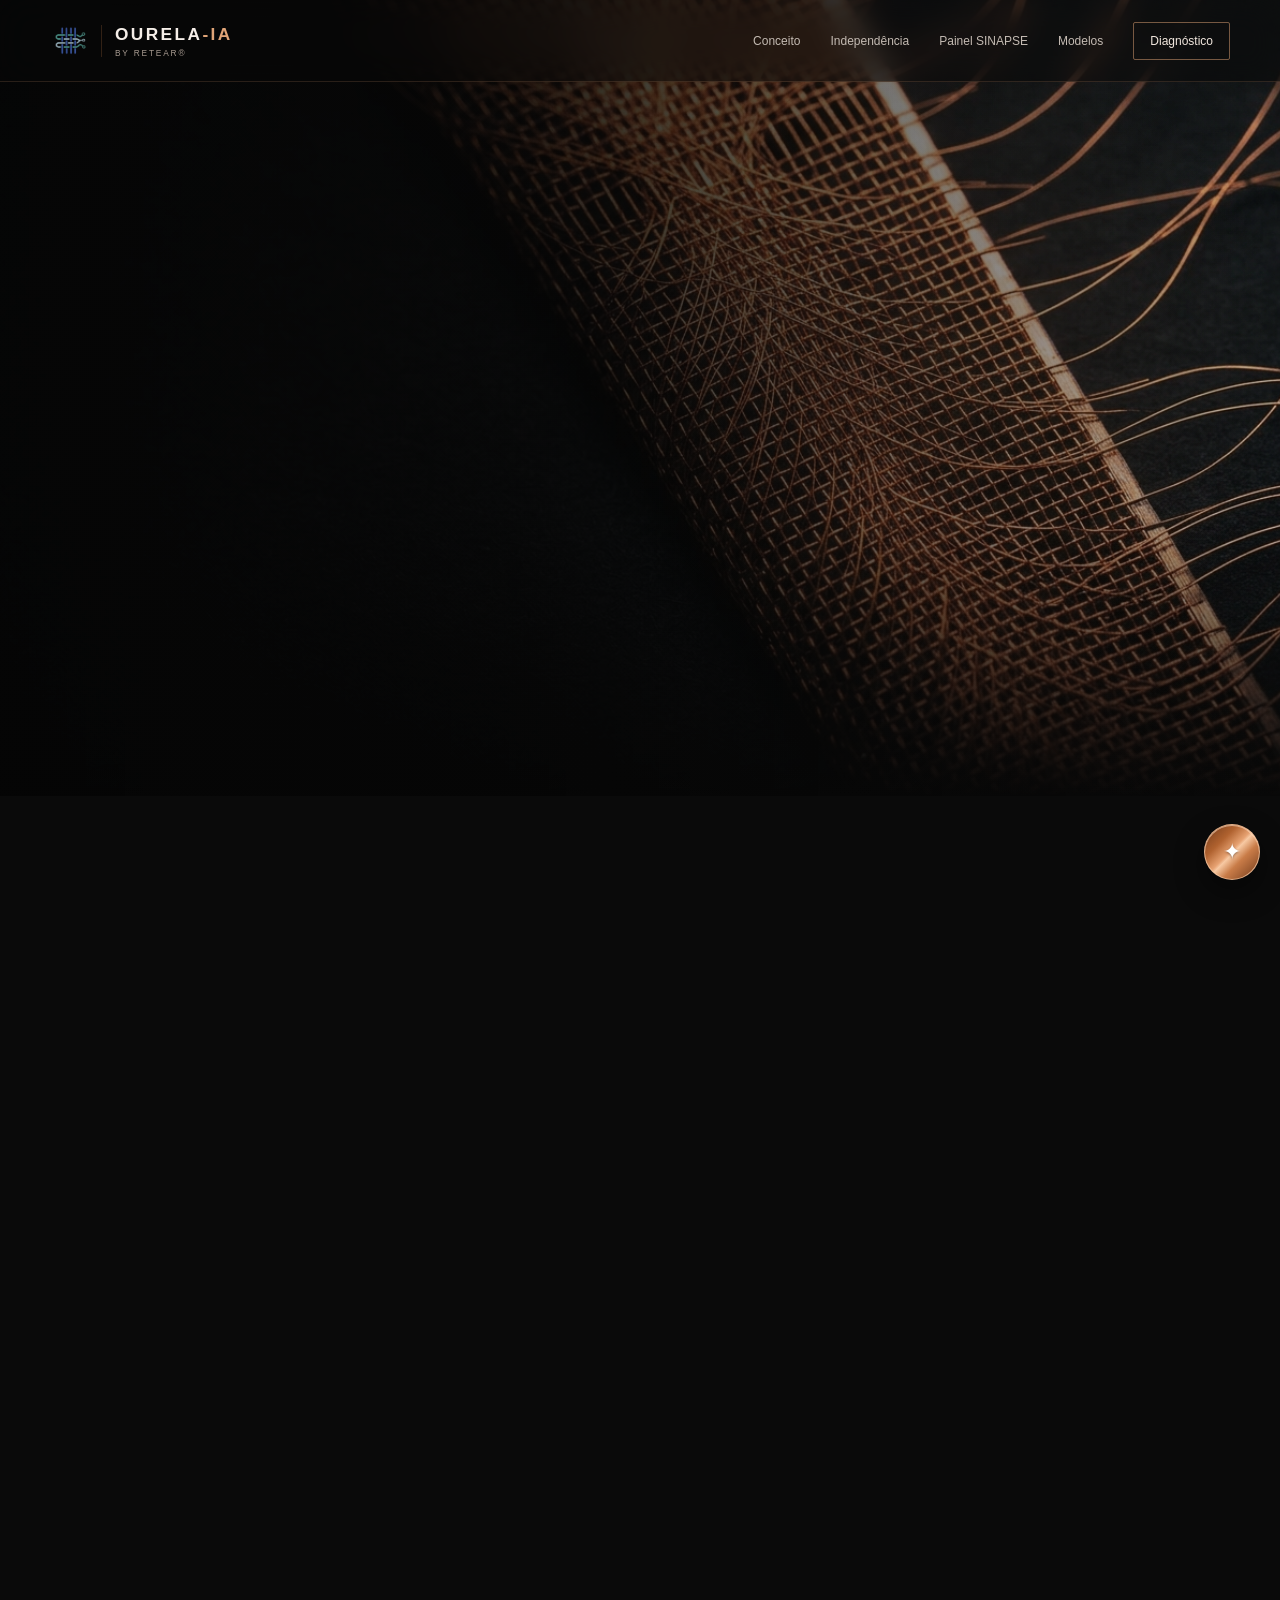
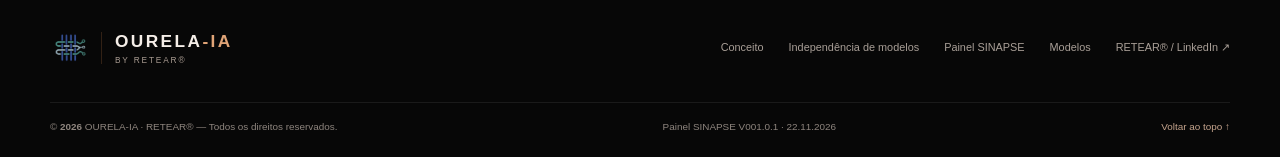
==== commit e216292d: "Painel SINAPSE: banner de compartilhamento próprio · VMORDEKAI-IA - assets/og/ourela-ia-sinapse-og-1" ====
--- a/sinapse.html
+++ b/sinapse.html
@@ -32,10 +32,19 @@
   <meta property="og:title" content="Painel SINAPSE · OURELA-IA conecta seu negócio ao seu modelo de IA preferido">
   <meta property="og:description" content="Você escolhe o modelo e usa sua própria conta. A OURELA-IA direciona com método.">
   <meta property="og:url" content="https://victormordekai.github.io/ourela-ia/sinapse.html">
-  <meta property="og:image" content="https://victormordekai.github.io/ourela-ia/assets/og/ourela-ia-og-1200x630.jpg">
+  <meta property="og:image" content="https://victormordekai.github.io/ourela-ia/assets/og/ourela-ia-sinapse-og-1200x630.jpg">
+  <meta property="og:image:secure_url" content="https://victormordekai.github.io/ourela-ia/assets/og/ourela-ia-sinapse-og-1200x630.jpg">
   <meta property="og:image:width" content="1200">
   <meta property="og:image:height" content="630">
+  <meta property="og:image:type" content="image/jpeg">
+  <meta property="og:image:alt" content="Painel SINAPSE · OURELA-IA conecta seu negócio ao melhor desempenho do seu modelo de IA preferido: Claude, ChatGPT, Gemini, DeepSeek.">
+
+  <!-- Twitter / X -->
   <meta name="twitter:card" content="summary_large_image">
+  <meta name="twitter:title" content="Painel SINAPSE · OURELA-IA conecta seu negócio ao seu modelo de IA preferido">
+  <meta name="twitter:description" content="Você escolhe o modelo e usa sua própria conta. A OURELA-IA direciona com método.">
+  <meta name="twitter:image" content="https://victormordekai.github.io/ourela-ia/assets/og/ourela-ia-sinapse-og-1200x630.jpg">
+  <meta name="twitter:image:alt" content="Painel SINAPSE · OURELA-IA">
 
   <!-- Fontes -->
   <link rel="preconnect" href="https://fonts.googleapis.com">
@@ -368,7 +377,7 @@
     <section class="contact section" id="contato"><div class="wrap contact-panel reveal"><div class="section-label">04 / Próximo passo</div><h2>O modelo é seu.<br><em>A continuidade também.</em></h2><p>O diagnóstico OURELA-IA mostra onde a sua operação depende da memória de uma pessoa e como estruturar mandato, alçadas e registro para qualquer modelo que você escolher.</p><a class="button btn-ourela-cobre" href="https://wa.me/5541997584893?text=Ol%C3%A1%21%20Vi%20o%20Painel%20SINAPSE%20e%20gostaria%20de%20conhecer%20a%20OURELA-IA." target="_blank" rel="noopener noreferrer">Iniciar diagnóstico <span>↗</span></a></div></section>
   </main>
 
-  <footer class="footer"><div class="wrap footer-main"><a class="brand footer-brand" href="index.html"><img src="assets/logo-retear.png" alt="Símbolo RETEAR" class="brand-symbol"><span class="brand-divider"></span><span class="brand-name">OURELA<span>-IA</span><small>by RETEAR®</small></span></a><div class="footer-links"><a href="index.html#conceito">Conceito</a><a href="index.html#independencia">Independência de modelos</a><a href="#painel">Painel SINAPSE</a><a href="#modelos">Modelos</a><a href="https://www.linkedin.com/in/victormordekai/" target="_blank" rel="noopener noreferrer">RETEAR® / LinkedIn ↗</a></div></div><div class="wrap footer-bottom"><span>© <b data-year>2026</b> OURELA-IA · RETEAR® — Todos os direitos reservados.</span><span>Painel SINAPSE V001.0.0 · 21.11.2026</span><a href="#top">Voltar ao topo ↑</a></div></footer>
+  <footer class="footer"><div class="wrap footer-main"><a class="brand footer-brand" href="index.html"><img src="assets/logo-retear.png" alt="Símbolo RETEAR" class="brand-symbol"><span class="brand-divider"></span><span class="brand-name">OURELA<span>-IA</span><small>by RETEAR®</small></span></a><div class="footer-links"><a href="index.html#conceito">Conceito</a><a href="index.html#independencia">Independência de modelos</a><a href="#painel">Painel SINAPSE</a><a href="#modelos">Modelos</a><a href="https://www.linkedin.com/in/victormordekai/" target="_blank" rel="noopener noreferrer">RETEAR® / LinkedIn ↗</a></div></div><div class="wrap footer-bottom"><span>© <b data-year>2026</b> OURELA-IA · RETEAR® — Todos os direitos reservados.</span><span>Painel SINAPSE V001.0.1 · 22.11.2026</span><a href="#top">Voltar ao topo ↑</a></div></footer>
 
   <script src="js/ourela.js"></script>
   <script src="js/ourela-nav.js" defer></script>
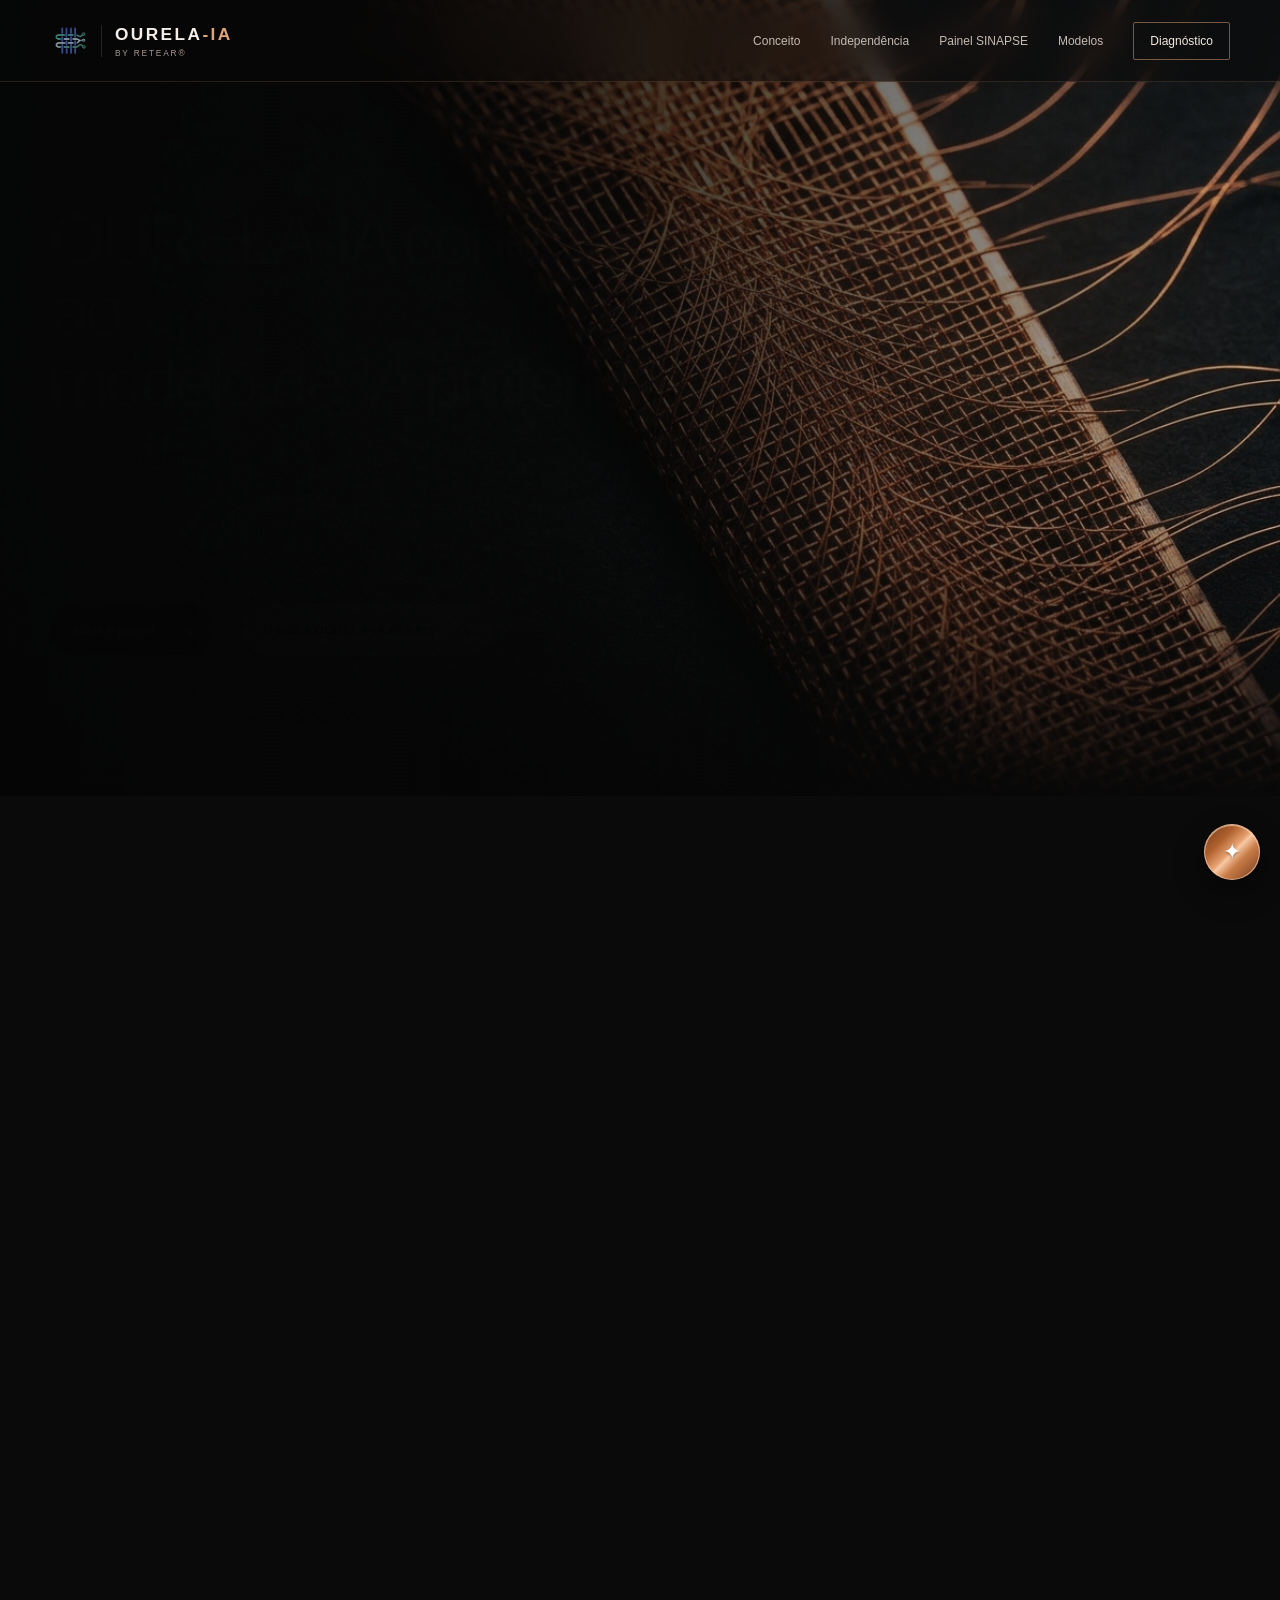
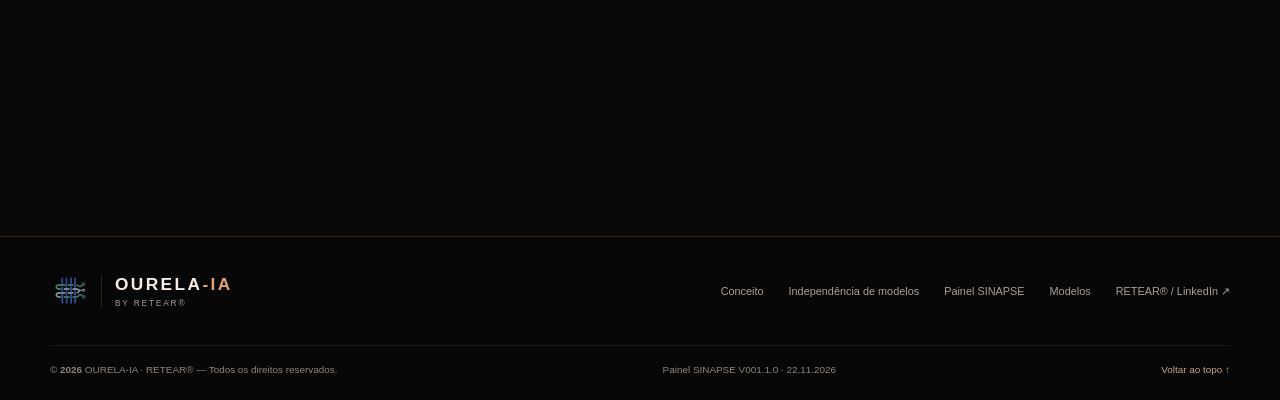
==== commit 36029253: "Painel SINAPSE: aba e card "Outros" · VMORDEKAI-IA - 5ª aba "Outros": sem endereço oficial; o painel" ====
--- a/sinapse.html
+++ b/sinapse.html
@@ -76,7 +76,7 @@
       <div class="wrap sx-hero-content">
         <div class="eyebrow reveal"><i></i> Painel SINAPSE · demonstração prática</div>
         <h1 class="reveal">OURELA-IA conecta seu negócio ao <em>melhor desempenho</em> do seu modelo de IA preferido.</h1>
-        <p class="hero-lead reveal">Claude, ChatGPT, Gemini, DeepSeek: a escolha é sua, na sua conta e no seu plano. A OURELA-IA entra com o método. Ela direciona cada pergunta com gestão da produção, mandato e alçadas, mas não gerencia nem restringe a conta que você usa.</p>
+        <p class="hero-lead reveal">Claude, ChatGPT, Gemini, DeepSeek ou outro: a escolha é sua, na sua conta e no seu plano. A OURELA-IA entra com o método. Ela direciona cada pergunta com gestão da produção, mandato e alçadas, mas não gerencia nem restringe a conta que você usa.</p>
         <div class="hero-actions reveal"><a class="button btn-ourela-cobre" href="#painel">Abrir o painel <span>↘</span></a><a class="button btn-ourela-platina" href="#alcada">O que a OURELA-IA não faz <span>↘</span></a></div>
         <div class="hero-stamp reveal"><b>VOCÊ ESCOLHE O MODELO</b><span>·</span><b>A OURELA-IA ESTRUTURA O MÉTODO</b></div>
       </div>
@@ -87,7 +87,7 @@
       <div class="wrap">
         <div class="section-heading reveal">
           <div class="section-label">01 / Painel</div>
-          <h2 id="painel-titulo">Um painel.<br><em>Quatro portas oficiais.</em></h2>
+          <h2 id="painel-titulo">Quatro portas oficiais.<br><em>E a do seu modelo.</em></h2>
           <p>Escolha o modelo, escolha um prompt de método no HUD e trabalhe na sua conta. Cada modelo abre no próprio site oficial, numa janela ao lado. O login, a conversa e os dados ficam entre você e o provedor.</p>
         </div>
 
@@ -103,6 +103,7 @@
             <button class="sx-tab" role="tab" id="tab-chatgpt" aria-controls="porta-chatgpt" aria-selected="false" tabindex="-1" data-modelo="chatgpt"><i class="sx-dot"></i>ChatGPT</button>
             <button class="sx-tab" role="tab" id="tab-gemini" aria-controls="porta-gemini" aria-selected="false" tabindex="-1" data-modelo="gemini"><i class="sx-dot"></i>Gemini</button>
             <button class="sx-tab" role="tab" id="tab-deepseek" aria-controls="porta-deepseek" aria-selected="false" tabindex="-1" data-modelo="deepseek"><i class="sx-dot"></i>DeepSeek</button>
+            <button class="sx-tab sx-tab-outros" role="tab" id="tab-outros" aria-controls="porta-outros" aria-selected="false" tabindex="-1" data-modelo="outros"><i class="sx-dot"></i>Outros</button>
           </div>
 
           <!-- Claude -->
@@ -165,6 +166,22 @@
               <div class="sx-porta-acoes">
                 <a class="button btn-ourela-platina" href="https://chat.deepseek.com/" target="ourela_deepseek" rel="noopener" data-abrir="deepseek">Abrir DeepSeek ao lado <span>↗</span></a>
                 <small>Sua conta · seu plano · termos da DeepSeek</small>
+              </div>
+            </div>
+          </div>
+
+          <!-- Outros -->
+          <div class="sx-porta" role="tabpanel" id="porta-outros" aria-labelledby="tab-outros" data-modelo="outros">
+            <div class="sx-endereco"><span class="sx-cadeado sx-cadeado-livre" aria-hidden="true"></span><span class="sx-url">o modelo que a sua empresa já usa</span><small>escolha livre</small></div>
+            <div class="sx-porta-corpo">
+              <div>
+                <h3>Outros modelos</h3>
+                <p>Os prompts do HUD funcionam em qualquer modelo de IA: outro assistente comercial, a IA que já vem nas ferramentas de trabalho da sua empresa ou um modelo de código aberto rodando no seu próprio computador. A OURELA-IA não depende de nenhum deles.</p>
+                <p class="sx-nota">Prompt do HUD: aqui o painel apenas copia o texto. Abra o modelo da sua empresa e cole com <kbd>Ctrl</kbd>+<kbd>V</kbd> (<kbd>⌘</kbd>+<kbd>V</kbd> no Mac).</p>
+              </div>
+              <div class="sx-porta-acoes">
+                <a class="button btn-ourela-platina" href="#prompts">Escolher um prompt <span>✦</span></a>
+                <small>Sua conta · seu plano · termos do seu provedor</small>
               </div>
             </div>
           </div>
@@ -369,6 +386,21 @@
           </article>
         </div>
 
+        <article class="sx-card sx-card-outros reveal">
+          <div class="sx-card-topo"><span>Escolha livre</span><span>05</span></div>
+          <div class="sx-outros-grid">
+            <div>
+              <h3>Outros modelos</h3>
+              <p class="sx-uso">Além destes quatro, existem muitos outros assistentes de IA, e novos surgem com frequência. Alguns já vêm dentro das ferramentas de trabalho que a empresa usa. Outros são modelos de código aberto, que podem rodar no próprio computador da empresa, sem mensalidade e sem enviar dados para fora.</p>
+            </div>
+            <dl class="sx-planos">
+              <div><dt>Como escolher</dt><dd>Teste as mesmas tarefas reais em mais de um modelo. A trilha “Contas pro” do HUD tem um roteiro pronto.</dd></div>
+              <div><dt>Preços e termos</dt><dd>Sempre no site oficial de cada provedor.</dd></div>
+              <div><dt>Com a OURELA-IA</dt><dd>Mandato, alçadas e registro valem para qualquer modelo.</dd></div>
+            </dl>
+          </div>
+        </article>
+
         <p class="sx-marcas reveal">Claude é marca da Anthropic; ChatGPT, da OpenAI; Gemini, do Google; DeepSeek, da DeepSeek. A OURELA-IA não é afiliada a essas empresas e não fala em nome delas. Os resumos são informativos: planos, preços e recursos são definidos e atualizados por cada provedor.</p>
       </div>
     </section>
@@ -377,7 +409,7 @@
     <section class="contact section" id="contato"><div class="wrap contact-panel reveal"><div class="section-label">04 / Próximo passo</div><h2>O modelo é seu.<br><em>A continuidade também.</em></h2><p>O diagnóstico OURELA-IA mostra onde a sua operação depende da memória de uma pessoa e como estruturar mandato, alçadas e registro para qualquer modelo que você escolher.</p><a class="button btn-ourela-cobre" href="https://wa.me/5541997584893?text=Ol%C3%A1%21%20Vi%20o%20Painel%20SINAPSE%20e%20gostaria%20de%20conhecer%20a%20OURELA-IA." target="_blank" rel="noopener noreferrer">Iniciar diagnóstico <span>↗</span></a></div></section>
   </main>
 
-  <footer class="footer"><div class="wrap footer-main"><a class="brand footer-brand" href="index.html"><img src="assets/logo-retear.png" alt="Símbolo RETEAR" class="brand-symbol"><span class="brand-divider"></span><span class="brand-name">OURELA<span>-IA</span><small>by RETEAR®</small></span></a><div class="footer-links"><a href="index.html#conceito">Conceito</a><a href="index.html#independencia">Independência de modelos</a><a href="#painel">Painel SINAPSE</a><a href="#modelos">Modelos</a><a href="https://www.linkedin.com/in/victormordekai/" target="_blank" rel="noopener noreferrer">RETEAR® / LinkedIn ↗</a></div></div><div class="wrap footer-bottom"><span>© <b data-year>2026</b> OURELA-IA · RETEAR® — Todos os direitos reservados.</span><span>Painel SINAPSE V001.0.1 · 22.11.2026</span><a href="#top">Voltar ao topo ↑</a></div></footer>
+  <footer class="footer"><div class="wrap footer-main"><a class="brand footer-brand" href="index.html"><img src="assets/logo-retear.png" alt="Símbolo RETEAR" class="brand-symbol"><span class="brand-divider"></span><span class="brand-name">OURELA<span>-IA</span><small>by RETEAR®</small></span></a><div class="footer-links"><a href="index.html#conceito">Conceito</a><a href="index.html#independencia">Independência de modelos</a><a href="#painel">Painel SINAPSE</a><a href="#modelos">Modelos</a><a href="https://www.linkedin.com/in/victormordekai/" target="_blank" rel="noopener noreferrer">RETEAR® / LinkedIn ↗</a></div></div><div class="wrap footer-bottom"><span>© <b data-year>2026</b> OURELA-IA · RETEAR® — Todos os direitos reservados.</span><span>Painel SINAPSE V001.1.0 · 22.11.2026</span><a href="#top">Voltar ao topo ↑</a></div></footer>
 
   <script src="js/ourela.js"></script>
   <script src="js/ourela-nav.js" defer></script>
--- a/css/ourela-sinapse.css
+++ b/css/ourela-sinapse.css
@@ -184,6 +184,17 @@
 .sx-fonte{ margin:14px 0 0; font-size:.6rem; line-height:1.6; color:#7f766f; }
 .sx-marcas{ margin:30px 0 0; max-width:820px; font-size:.7rem; line-height:1.8; color:#857b74; }
 
+/* ---------- Outros (V001.1.0) ---------- */
+.sx-tab-outros{ min-width:120px; }
+.sx-cadeado-livre,.sx-cadeado-livre:before{ background:transparent; border-color:#8f857d; }
+.sx-cadeado-livre{ border:1.6px solid #8f857d; }
+.sx-card-outros{ grid-column:1 / -1; border-style:dashed; border-color:rgba(224,164,119,.4); }
+.sx-card-outros h3{ margin-top:22px; }
+.sx-outros-grid{ display:grid; grid-template-columns:1.2fr 1fr; gap:40px; align-items:start; }
+.sx-card-outros .sx-uso{ font-size:.86rem; max-width:560px; }
+.sx-card-outros .sx-planos{ margin:22px 0 0; }
+@media (max-width:700px){ .sx-outros-grid{ grid-template-columns:1fr; gap:0; } }
+
 /* ---------- responsivo ---------- */
 @media (max-width:980px){
   .sx-cards{ grid-template-columns:repeat(2,1fr); }
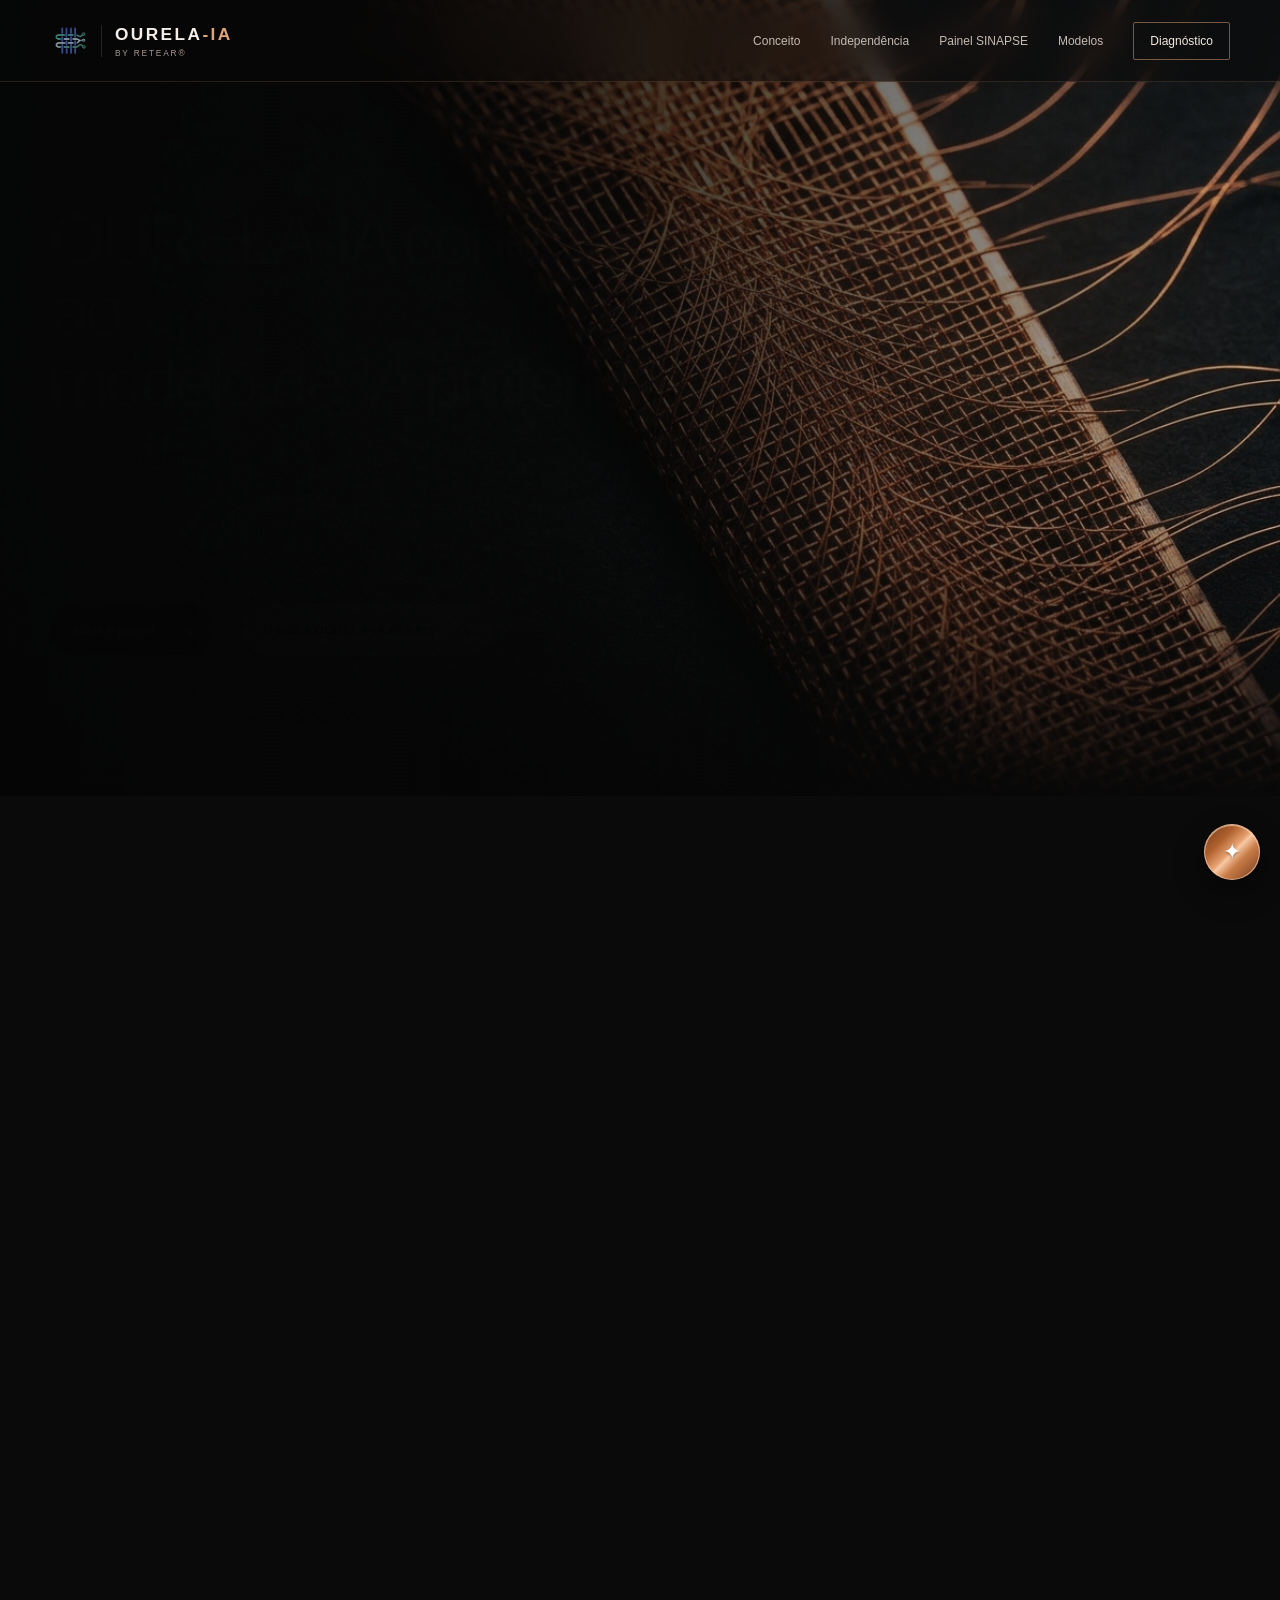
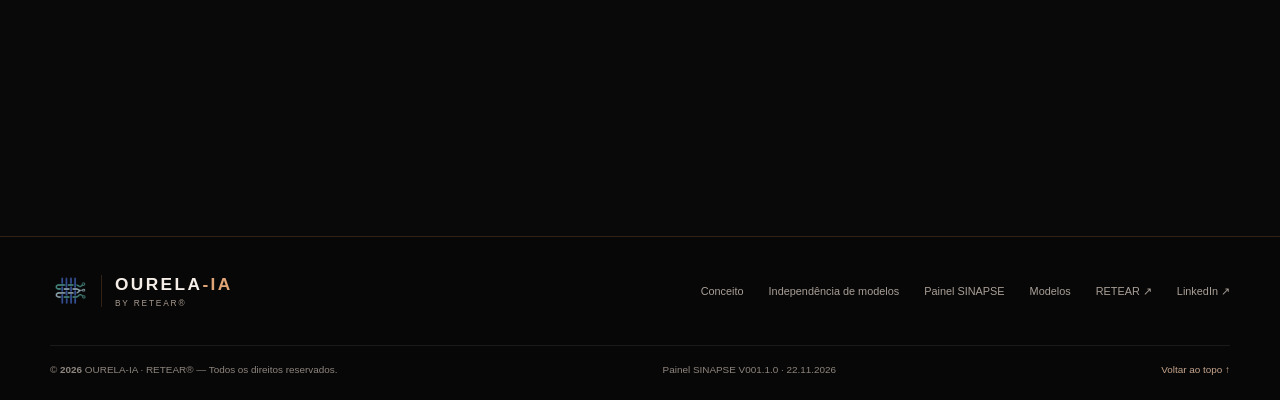
==== commit 1048a885: "Footer: RETEAR e LinkedIn em links separados, sem ® · VMORDEKAI-IA Regra da Diretoria: botões e link" ====
--- a/sinapse.html
+++ b/sinapse.html
@@ -409,7 +409,7 @@
     <section class="contact section" id="contato"><div class="wrap contact-panel reveal"><div class="section-label">04 / Próximo passo</div><h2>O modelo é seu.<br><em>A continuidade também.</em></h2><p>O diagnóstico OURELA-IA mostra onde a sua operação depende da memória de uma pessoa e como estruturar mandato, alçadas e registro para qualquer modelo que você escolher.</p><a class="button btn-ourela-cobre" href="https://wa.me/5541997584893?text=Ol%C3%A1%21%20Vi%20o%20Painel%20SINAPSE%20e%20gostaria%20de%20conhecer%20a%20OURELA-IA." target="_blank" rel="noopener noreferrer">Iniciar diagnóstico <span>↗</span></a></div></section>
   </main>
 
-  <footer class="footer"><div class="wrap footer-main"><a class="brand footer-brand" href="index.html"><img src="assets/logo-retear.png" alt="Símbolo RETEAR" class="brand-symbol"><span class="brand-divider"></span><span class="brand-name">OURELA<span>-IA</span><small>by RETEAR®</small></span></a><div class="footer-links"><a href="index.html#conceito">Conceito</a><a href="index.html#independencia">Independência de modelos</a><a href="#painel">Painel SINAPSE</a><a href="#modelos">Modelos</a><a href="https://www.linkedin.com/in/victormordekai/" target="_blank" rel="noopener noreferrer">RETEAR® / LinkedIn ↗</a></div></div><div class="wrap footer-bottom"><span>© <b data-year>2026</b> OURELA-IA · RETEAR® — Todos os direitos reservados.</span><span>Painel SINAPSE V001.1.0 · 22.11.2026</span><a href="#top">Voltar ao topo ↑</a></div></footer>
+  <footer class="footer"><div class="wrap footer-main"><a class="brand footer-brand" href="index.html"><img src="assets/logo-retear.png" alt="Símbolo RETEAR" class="brand-symbol"><span class="brand-divider"></span><span class="brand-name">OURELA<span>-IA</span><small>by RETEAR®</small></span></a><div class="footer-links"><a href="index.html#conceito">Conceito</a><a href="index.html#independencia">Independência de modelos</a><a href="#painel">Painel SINAPSE</a><a href="#modelos">Modelos</a><a href="https://victormordekai.github.io/RE-TEAR/" target="_blank" rel="noopener">RETEAR ↗</a><a href="https://www.linkedin.com/in/victormordekai/" target="_blank" rel="noopener noreferrer">LinkedIn ↗</a></div></div><div class="wrap footer-bottom"><span>© <b data-year>2026</b> OURELA-IA · RETEAR® — Todos os direitos reservados.</span><span>Painel SINAPSE V001.1.0 · 22.11.2026</span><a href="#top">Voltar ao topo ↑</a></div></footer>
 
   <script src="js/ourela.js"></script>
   <script src="js/ourela-nav.js" defer></script>
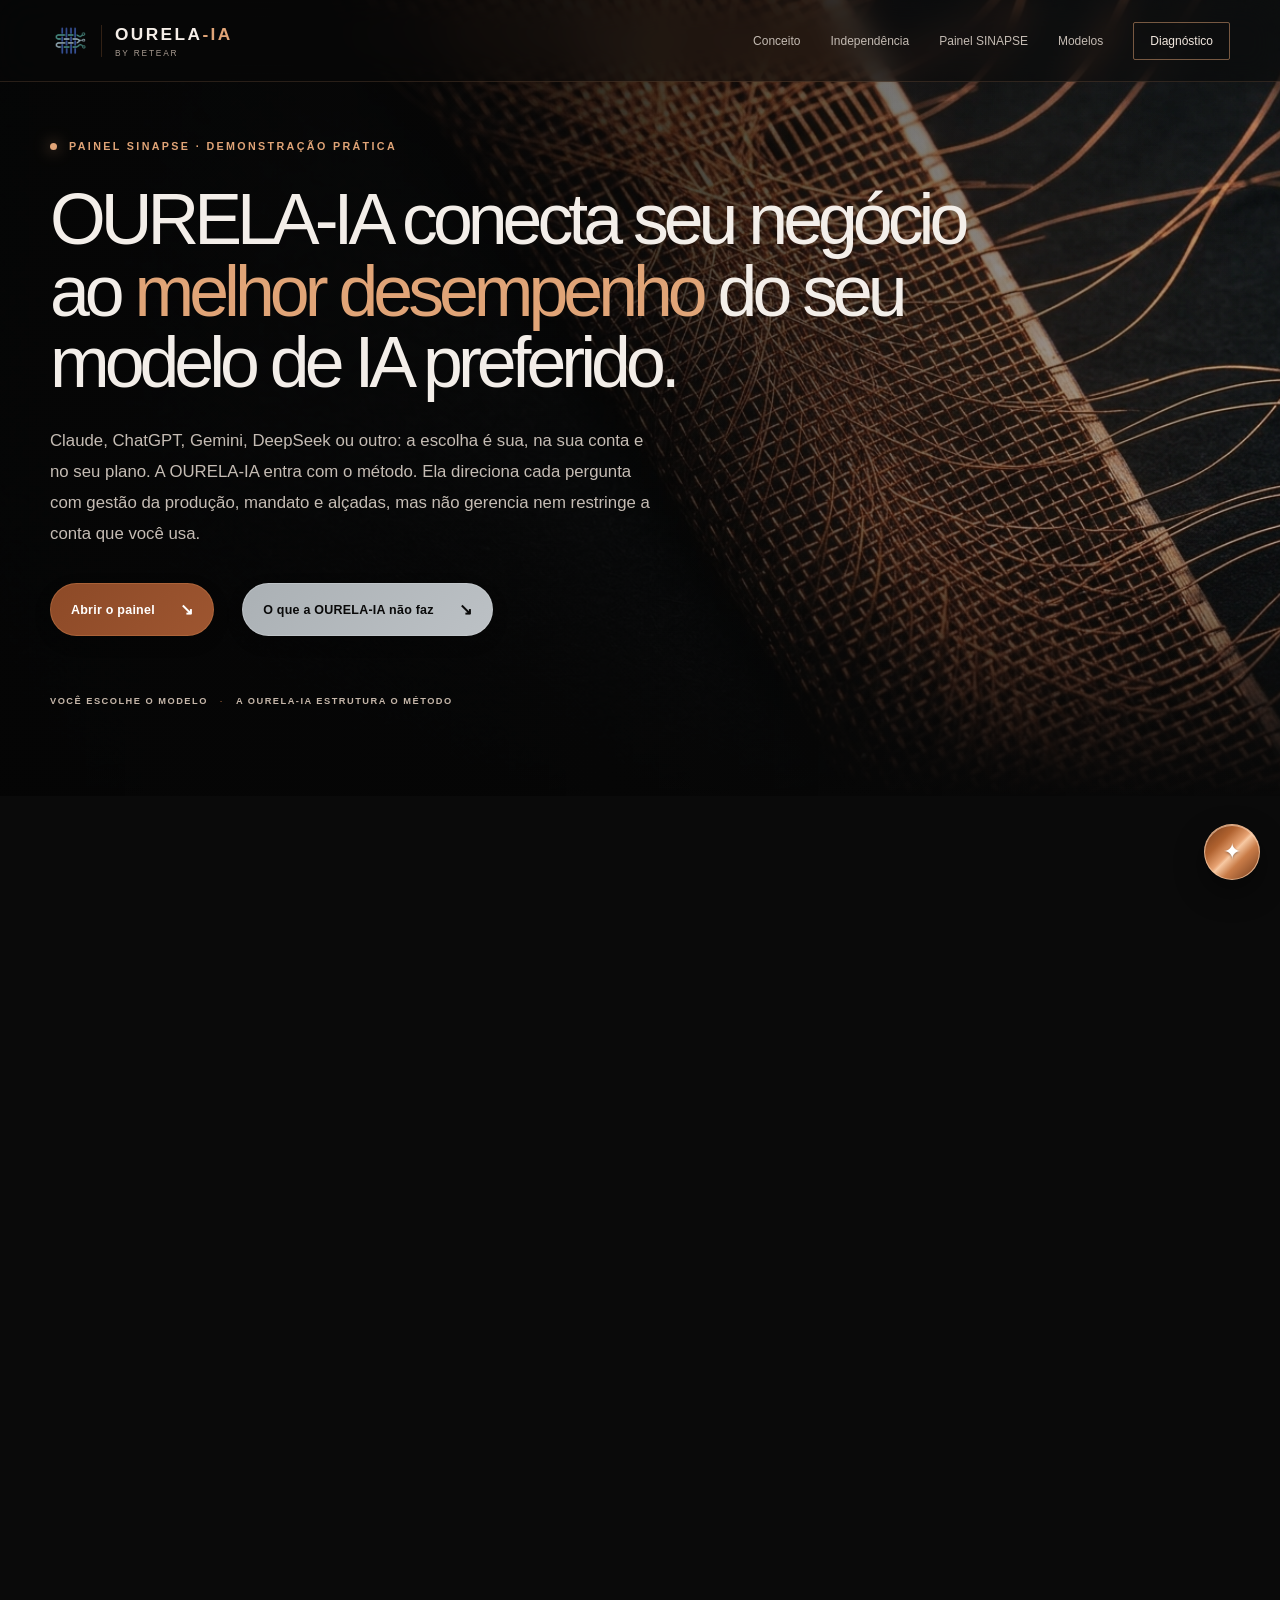
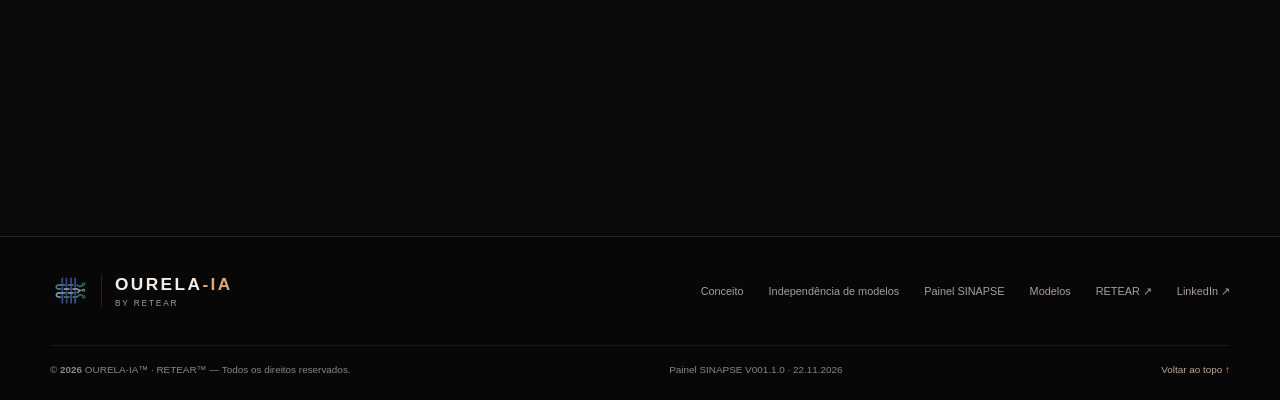
==== commit fb9967e8: "Regra de marcas do ecossistema · VMORDEKAI-IA - Botões e links: nome puro, sem ® nem ™. - Marcas ain" ====
--- a/sinapse.html
+++ b/sinapse.html
@@ -17,7 +17,7 @@
   <meta name="description" content="Claude, ChatGPT, Gemini ou DeepSeek: use o modelo de IA que a sua empresa preferir, na sua própria conta. A OURELA-IA direciona com método de gestão da produção; não gerencia nem restringe sua conta e não grava logins nem dados.">
   <meta name="keywords" content="OURELA-IA, SINAPSE, modelos de IA, Claude, ChatGPT, Gemini, DeepSeek, governança de IA, gestão da produção, confecção, PCP, prompts de gestão, RETEAR">
   <meta name="author" content="Victor Mordekai Ferreira">
-  <meta name="copyright" content="© OURELA-IA · Frente estrutural RETEAR®">
+  <meta name="copyright" content="© OURELA-IA™ · Frente estrutural RETEAR™">
   <link rel="canonical" href="https://victormordekai.github.io/ourela-ia/sinapse.html">
   <meta name="robots" content="index, follow, max-image-preview:large">
 
@@ -28,7 +28,7 @@
   <!-- Open Graph -->
   <meta property="og:type" content="website">
   <meta property="og:locale" content="pt_BR">
-  <meta property="og:site_name" content="OURELA-IA · RETEAR®">
+  <meta property="og:site_name" content="OURELA-IA · RETEAR">
   <meta property="og:title" content="Painel SINAPSE · OURELA-IA conecta seu negócio ao seu modelo de IA preferido">
   <meta property="og:description" content="Você escolhe o modelo e usa sua própria conta. A OURELA-IA direciona com método.">
   <meta property="og:url" content="https://victormordekai.github.io/ourela-ia/sinapse.html">
@@ -62,7 +62,7 @@
   <header class="topbar">
     <a class="brand" href="index.html" aria-label="OURELA-IA início">
       <img src="assets/logo-retear.png" alt="Símbolo RETEAR" class="brand-symbol">
-      <span class="brand-divider"></span><span class="brand-name">OURELA<span>-IA</span><small>by RETEAR®</small></span>
+      <span class="brand-divider"></span><span class="brand-name">OURELA<span>-IA</span><small>by RETEAR</small></span>
       <span class="brand-hud" aria-hidden="true"><svg viewBox="0 0 68 48" aria-hidden="true" focusable="false"><defs><linearGradient id="ourelaBronze" x1="0" y1="0" x2="1" y2="1"><stop offset="0" stop-color="#f7c9a3"/><stop offset=".45" stop-color="#bd7444"/><stop offset="1" stop-color="#7a3f1f"/></linearGradient></defs><g fill="url(#ourelaBronze)" stroke="#090909" stroke-width="1.6"><rect x="4" y="14" width="32" height="6" rx="1"/><rect x="4" y="28" width="32" height="6" rx="1"/><rect x="11" y="4" width="6" height="40" rx="1"/><rect x="23" y="4" width="6" height="40" rx="1"/><rect x="9" y="14" width="10" height="6"/><rect x="21" y="28" width="10" height="6"/></g><text x="38" y="32" font-family="Inter, Arial, sans-serif" font-size="19" font-weight="700" fill="url(#ourelaBronze)">-IA</text></svg></span><span class="hud-label">OURELA-IA · início</span>
     </a>
     <button class="menu-toggle" aria-expanded="false" aria-controls="main-nav" aria-label="Abrir menu">☰<span class="hud-label">Menu</span></button>
@@ -409,7 +409,7 @@
     <section class="contact section" id="contato"><div class="wrap contact-panel reveal"><div class="section-label">04 / Próximo passo</div><h2>O modelo é seu.<br><em>A continuidade também.</em></h2><p>O diagnóstico OURELA-IA mostra onde a sua operação depende da memória de uma pessoa e como estruturar mandato, alçadas e registro para qualquer modelo que você escolher.</p><a class="button btn-ourela-cobre" href="https://wa.me/5541997584893?text=Ol%C3%A1%21%20Vi%20o%20Painel%20SINAPSE%20e%20gostaria%20de%20conhecer%20a%20OURELA-IA." target="_blank" rel="noopener noreferrer">Iniciar diagnóstico <span>↗</span></a></div></section>
   </main>
 
-  <footer class="footer"><div class="wrap footer-main"><a class="brand footer-brand" href="index.html"><img src="assets/logo-retear.png" alt="Símbolo RETEAR" class="brand-symbol"><span class="brand-divider"></span><span class="brand-name">OURELA<span>-IA</span><small>by RETEAR®</small></span></a><div class="footer-links"><a href="index.html#conceito">Conceito</a><a href="index.html#independencia">Independência de modelos</a><a href="#painel">Painel SINAPSE</a><a href="#modelos">Modelos</a><a href="https://victormordekai.github.io/RE-TEAR/" target="_blank" rel="noopener">RETEAR ↗</a><a href="https://www.linkedin.com/in/victormordekai/" target="_blank" rel="noopener noreferrer">LinkedIn ↗</a></div></div><div class="wrap footer-bottom"><span>© <b data-year>2026</b> OURELA-IA · RETEAR® — Todos os direitos reservados.</span><span>Painel SINAPSE V001.1.0 · 22.11.2026</span><a href="#top">Voltar ao topo ↑</a></div></footer>
+  <footer class="footer"><div class="wrap footer-main"><a class="brand footer-brand" href="index.html"><img src="assets/logo-retear.png" alt="Símbolo RETEAR" class="brand-symbol"><span class="brand-divider"></span><span class="brand-name">OURELA<span>-IA</span><small>by RETEAR</small></span></a><div class="footer-links"><a href="index.html#conceito">Conceito</a><a href="index.html#independencia">Independência de modelos</a><a href="#painel">Painel SINAPSE</a><a href="#modelos">Modelos</a><a href="https://victormordekai.github.io/RE-TEAR/" target="_blank" rel="noopener">RETEAR ↗</a><a href="https://www.linkedin.com/in/victormordekai/" target="_blank" rel="noopener noreferrer">LinkedIn ↗</a></div></div><div class="wrap footer-bottom"><span>© <b data-year>2026</b> OURELA-IA™ · RETEAR™ — Todos os direitos reservados.</span><span>Painel SINAPSE V001.1.0 · 22.11.2026</span><a href="#top">Voltar ao topo ↑</a></div></footer>
 
   <script src="js/ourela.js"></script>
   <script src="js/ourela-nav.js" defer></script>
